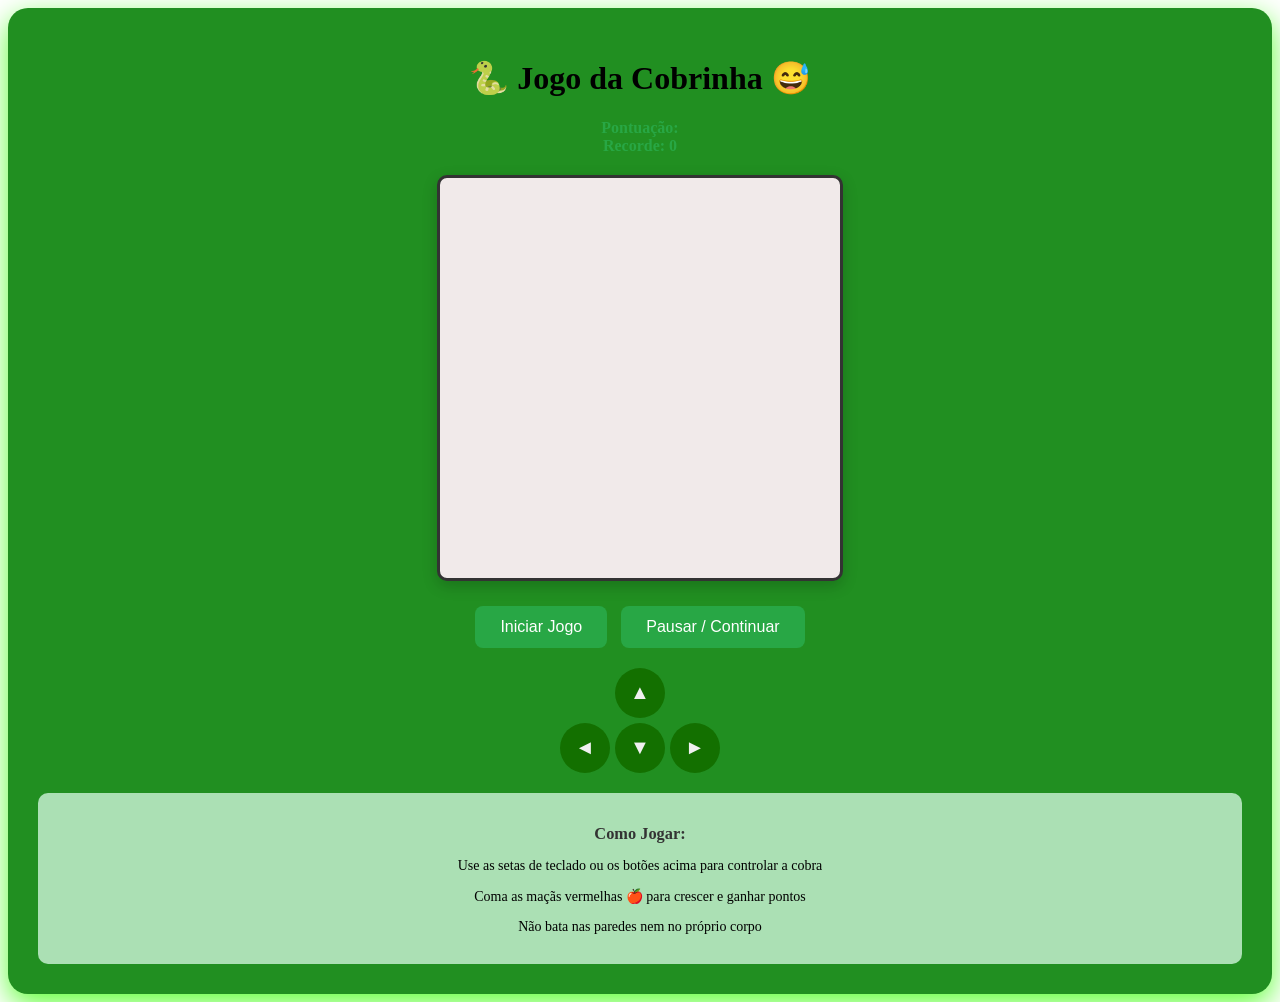
==== index.html @ b663c10b "lkk" ====
<!DOCTYPE html>

<html lang="pt-br">
    <head>
        <meta charset="UTF-8">
        <!--
             <meta charset> Define o conjunto de caracteres (enconding)
             da página. UTF-8 garante que acentos e caracteres especiais
             apareçam corretamente.
        -->
        <meta name="viewport" content="width=device-width, initial-scale=1.0">

        <!--
        <meta viewport>:  esta tag é imortante para sites que devem funcionar
        em dispositivos móveis (celular). width-device -> garate que a
        largura da página vai ser adaptar à largura do dispositivo.
        initial-scale=1 -> não aplica zoom automático ao abrir a página.
        Sem ela o celular vai tentar mostrar a página como se fosse um computador
        -->
        <title>Jogo da Cobrinha</title>

        <!--
        Estilos e CSS vão ficar abaixo desta linha - Próxima Aual
        -->

        <style>

            .container {
              text-align: center;
              background-color: rgb(33, 143, 33);
              padding: 30px;
              border-radius: 20px;
              box-shadow: 0px 10px 30px rgb(95, 255, 55);
            }

            .info {
                font-size: 1em;
            }

            .pontuacao {
                font-weight: bold;
                color: #28a745;
            }

            .recorde {
                font-weight: bold;
                color: #28A745;
            }

            #canvas{
                border: 3px solid #333;
                border-radius:  10px;
                background-color: #f1eaea;
                display: block;
                margin: 20px auto;
                box-shadow: 0px 5px 15px rgba(0, 0, 0, 0.2);
            }

            .controles {
                margin-top: 20px;
            }

            button {

                font-size: 16px;
                cursor: pointer;
                background-color: #28A745;

                padding: 12px 25px;
                color: white;
                border: none;
                border-radius: 8px;
                margin: 5px;
                transition: all 0.3s ease;
            }

            .teclas{
                display: grid;
                grid-template-columns: repeat(3, 50px);
                gap: 5px;
                justify-content: center;
                margin: 15px auto;
            }

            .tecla{
                width: 50px;
                height: 50px;
                background-color: #137000;
                color: #F0F0F0;
                border: none;
                cursor: pointer;
                border-radius: 45px;
                font-size: 20px;
                display: flex;
                align-items: center;
                justify-content: center;
                font-weight: bold;
            }

            .tecla:active{
                background-color: #a72839;
            }

            .tecla.vazio{
                background-color: transparent;
                cursor: default;
            }

            .instrucoes {
                margin-top: 20px;
                padding: 15px;
                background-color: #abe0b4;
                border-radius: 10px;
                font-size: 14px;
                color: #000000;
            }

            .instrucoes h3 {
                margin-bottom: 10px;
                color: #333;
            }

            /*
            MEDIA QUERY - adaptação para celular
            É como definir renders diferentes para exibição em cinena (4K) vs
            Celular na vertical
            */
            @media (max-width: 600px){
                h1 {
                    font-size: 1.8em;
                }
                .info {
                    font-size: 1em;
                }
            }

        </style>
    </head>
    <body>

        <div  class="container">
            <h1>&#128013;  Jogo da Cobrinha &#128517;</h1>

            <div class="info">

                <div class="pontuacao">
                    Pontuação: <span id="pontos"> </span>
                </div>

                <div class="recorde">
                    Recorde: <span id="recorde"> </span>
                </div>

            </div>
            <canvas id="canvas" width="400" height="400">
                <!--

                <canvas>: é um elemento especial para desenho 2D ou 3D. Por si só,
                é apenas um retângulo vazio. O JavaScript vai usar o "contexto 2D"
                para desenhar a cobra, e comida, etc
                -->

            </canvas>

            <div  class="controles">

                <button onclick="iniciarJogo()">Iniciar Jogo</button>
                <button onclick="pausarJogo()">Pausar / Continuar</button>

            </div>

            <div class="teclas">

                <div class="tecla vazio"></div>
                <div class="tecla" onclick="mudarDirecao('cima')" >&#9650;</div>
                <div class="tecla vazio"></div>
                <div class="tecla" onclick="mudarDirecao('esquerda')" >&#9668;</div>
                <div class="tecla" onclick="mudarDirecao('baixo')" >&#9660;</div>
                <div class="tecla" onclick="mudarDirecao('direita')" >&#9658;</div>

            </div>

            <div class="instrucoes">
                <h3>Como Jogar:</h3>
                <p>Use as setas de teclado ou os botões acima para controlar a cobra</p>
                <p>Coma as maçãs vermelhas &#127822; para crescer e ganhar pontos</p>
                <p>Não bata nas paredes nem no próprio corpo</p>
            </div>

        </div>

        <script>

            //=============================
            // CONFIGURAÇÕES DO JOGO
            //=============================
            const canvas = document.getElementById('canvas');
            const ctx = canvas.getContext('2d');
            // tamanho de cada quadrado no jogo
            const tamanhoQuadrado = 20;
            // quantos quadrados cabem na largura e altura do espaço 2D
            const quantidadeQuadrados = canvas.width / tamanhoQuadrado;

            //============================
            // Variáveis do Jogo
            //============================
            let cobra;              // Array (vetor) que guarda as posições da cobra
            let direcao;            // Direção atual da cobra
            let proximaDirecao;     // Próxima direção (evita viradas impossíveis)
            let comida;             // Posição da comida
            let pontos;             // Pontuação atual
            let recorde;            // Melhor pontuação
            let jogoAtivo;          // Se o jogo está rodando
            let jogoPausado;        // Se o jogo está pausado
            let intervaloJogo;      // Controla o fluxo de execução principal, loop
            let velocidade;         // Controla Velocidade do Jogo

            //==============================
            // Carregar recorde do Navegador
            //==============================
            recorde = localStorage.getItem('recordeCobrinha') || 0;
            document.getElementById('recorde').textContent = recorde;

            //==============================
            // Função para inicar o Jogo
            //==============================
            function iniciarJogo(){
                velocidade = 400;
                cobra = [
                    { x: 10, y: 10},
                    { x: 9,  y: 10},
                    { x: 8,  y: 10},
                ];

                direcao = 'direita';
                proximaDirecao = 'direita';
                pontos = 0;
                jogoAtivo = true;
                jogoPausado = false;

                document.getElementById('pontos').textContent = pontos;

                gerarComida();

                //Limpar o intervalo anterior se existir
                if(intervaloJogo){
                    clearInterval(intervaloJogo);
                }

                //executa a função atualizarJogo a cada 100 milisegundos
                intervaloJogo = setInterval(atualizarJogo, velocidade);
            }


            //===================================
            // FUNÇÃO PRINCIPAL DO JOGO ( LOOP )
            //===================================
            function atualizarJogo(){
               if(!jogoAtivo || jogoPausado){
                    return;
               }

               direcao = proximaDirecao;

               let cabeca = {...cobra[0]}

               //Mover a cabeça na direção atual
               switch(direcao){
                    case 'cima':
                        cabeca.y--;
                        break;

                    case 'baixo':
                        cabeca.y++;
                        break;

                    case 'esquerda':
                        cabeca.x--;
                        break;

                    case 'direita':
                        cabeca.x++;
                        break;
               }

               // verificar colisão com paredes (esquerda ou direita)
               if(cabeca.x < 0 || cabeca.x >= quantidadeQuadrados){
                    fimDeJogo();
                    return;
               }

               //verificar colisão com paredes (cima ou abaixo)
                if(cabeca.y < 0 || cabeca.y >= quantidadeQuadrados){
                    fimDeJogo();
                    return;
               }

               // verifica colisão com o próprio corpo
               for(let i = 0;  i < cobra.length; i++){
                    let pedacoCorpo = cobra[i];

                     if(cabeca.x === pedacoCorpo.x && cabeca.y === pedacoCorpo.y){
                        fimDeJogo();
                        return;
                    }
               }

               // adiciona nova cabeça
               cobra.unshift(cabeca);
               if(cabeca.x === comida.x && cabeca.y === comida.y){
                    pontos = pontos + 1;

                    atualizarPainelPontos();
                    gerarComida();
                    incrementoVelocidade(); //TODO - Novo
               }else{
                  cobra.pop();
               }
               desenhar();
            }

            function incrementoVelocidade(){
                if(intervaloJogo){
                    clearInterval(intervaloJogo);
                }
                velocidade = velocidade - 50;
                intervaloJogo = setInterval(atualizarJogo, velocidade);
            }

            //============================
            // ATUALIZA OS VALORES DO PAINEL DE PONTUAÇÃO + RECORD
            //============================
            function atualizarPainelPontos(){
                document.getElementById('pontos').textContent = pontos;
                atualizarRecordePontuacao();
            }

            //============================
            // ATUALIZA OS VALORES DO RECORD DE PONTUAÇÃO
            //============================
            function atualizarRecordePontuacao(){
                if(pontos > recorde){
                    document.getElementById('recorde').textContent = pontos;
                    localStorage.setItem('recordeCobrinha', pontos);
                }
            }


            //============================
            // FIM DE JOGO
            //============================
            function fimDeJogo(){
                jogoAtivo = false;

                clearInterval(intervaloJogo);

                //Desenhar mensagm de FIM DE JOGO
                ctx.fillStyle = 'rgba(0, 0, 0, 0.7)';
                ctx.fillRect(0, 0, canvas.width, canvas.height);

                ctx.fillStyle = 'white';
                ctx.font = 'bold 40px Arial';
                ctx.textAlign = 'center';
                ctx.fillText('FIM DE JOGO', canvas.width / 2, canvas.height / 2);

                ctx.font = '20px Arial';
                ctx.fillText(`Pontuação: ${pontos}`, canvas.width / 2, (canvas.height / 2) + 50);
            }

            //=============================
            //FUNÇÃO PARA DESENHAR OS ELEMENTOS VISUAIS DO JOGO
            //=============================
            function desenhar(){
                // PASSO 1
                //Limpar o fundo do Canvas
                ctx.fillStyle = '#f0f0f0';
                ctx.fillRect(0, 0, canvas.width, canvas.height);

                // PASSO 2
                // Desenhar a grade (linhas de referência)
                ctx.strokeStyle = '#e0e0e0';
                ctx.lineWidth = 0.5;

                for(let i = 0; i <= quantidadeQuadrados; i++){
                        //Linha vertical
                        ctx.beginPath();
                        ctx.moveTo(i * tamanhoQuadrado, 0);
                        ctx.lineTo(i * tamanhoQuadrado, canvas.height);
                        ctx.stroke();

                        //Linha horizontal
                        ctx.beginPath();
                        ctx.moveTo(0, i * tamanhoQuadrado);
                        ctx.lineTo(canvas.width, i * tamanhoQuadrado);
                        ctx.stroke();
                }

                // ----- PASSO 3: Desenhar a cobra ---------------------
                // forEach: outra forma de percorrer um array
                // "Para cada pedaço da cobra, faça..."
                cobra.forEach( (pedaco, indice) => {

                    let cor_do_pedaco = '#4CAF50';
                    if(indice === 0){
                        cor_do_pedaco = '#2d5016';
                    }
                    ctx.fillStyle = cor_do_pedaco;

                    ctx.fillRect(
                        pedaco.x * tamanhoQuadrado + 1,
                        pedaco.y * tamanhoQuadrado + 1,
                        tamanhoQuadrado -2,
                        tamanhoQuadrado -2
                    );

                    //Brilho (efeito de luz) - pequeno retangulo branco semi-transparente
                    ctx.fillStyle = 'rgba(255, 255, 255, 0.3)';
                    ctx.fillRect(
                        pedaco.x * tamanhoQuadrado + 2,
                        pedaco.y * tamanhoQuadrado + 2,
                        tamanhoQuadrado / 2,
                        tamanhoQuadrado / 2
                    );
                });


               //----  PASSO 4 - Desenhar a comida (círculo vermelho)
               ctx.fillStyle = '#dc3545';
               ctx.beginPath();
               ctx.arc(
                    comida.x * tamanhoQuadrado + tamanhoQuadrado / 2,
                    comida.y * tamanhoQuadrado + tamanhoQuadrado / 2,
                    tamanhoQuadrado / 2 - 2,
                    0,
                    Math.PI * 2
               );

                ctx.fill();
            }

            //=============================
            //==== GERAR COMIDA
            //=============================
            function gerarComida(){
                let posicaoValida = false;

                while(!posicaoValida){
                    //gera uma posição aleatória para a comida
                    comida = {
                        x : Math.floor(Math.random() * quantidadeQuadrados),
                        y : Math.floor(Math.random() * quantidadeQuadrados)
                    }

                    //verificar se a comida não está em cima da cobra
                    posicaoValida = true;

                    for(let pedaco of cobra){
                        if(comida.x === pedaco.x && comida.y === pedaco.y ){
                            posicaoValida = false;
                            break;
                        }
                    }
                }
            }

            //============================
            //=====  MUDA A DIREÇÃO DA COBRA - CIMA, BAIXO, ESQUE, DIREI
            //=============================
            function mudarDirecao(novaDirecao){

                if(novaDirecao === 'cima'    &&  direcao !== 'baixo'){
                    proximaDirecao = 'cima';
                }

                if(novaDirecao === 'baixo'    &&  direcao !== 'cima'){
                    proximaDirecao = 'baixo';
                }

                if(novaDirecao === 'esquerda'    &&  direcao !== 'direita'){
                    proximaDirecao = 'esquerda';
                }

                if(novaDirecao === 'direita'    &&  direcao !== 'esquerda'){
                    proximaDirecao = 'direita';
                }
            }


            //============================
            //==== PAUSAR O JOGO
            //============================
            function pausarJogo(){
                if(!jogoAtivo){
                    return;
                }

                jogoPausado = !jogoPausado;

                if(jogoPausado){
                    clearInterval(intervaloJogo);

                    ctx.fillStyle = 'rgba(0, 0, 0, 0.7)';
                    ctx.fillRect(0, 0, canvas.width, canvas.height);

                    ctx.fillStyle = 'white';
                    ctx.font = '30px Arial';
                    ctx.textAlign = 'center';
                    ctx.fillText('PAUSADO!', canvas.width/2, canvas.height/2);

                }else{
                    intervaloJogo = setInterval(atualizarJogo, velocidade);
                }
            }

            //===========================
            //==== CONTROLE DE TECLADO
            //===========================
           document.addEventListener('keydown', function(event){

                if(event.key === 'ArrowDown'){
                    event.preventDefault();
                    mudarDirecao('baixo');
                }else if(event.key === 'ArrowUp'){
                    event.preventDefault();
                    mudarDirecao('cima');
                }else if(event.key === 'ArrowLeft'){
                    event.preventDefault();
                    mudarDirecao('esquerda');
                }else if(event.key === 'ArrowRight'){
                    event.preventDefault();
                    mudarDirecao('direita');
                }else if(event.key === ' '){
                    event.preventDefault();
                    pausarJogo();
                }
           });


        </script>

    </body>
</html>
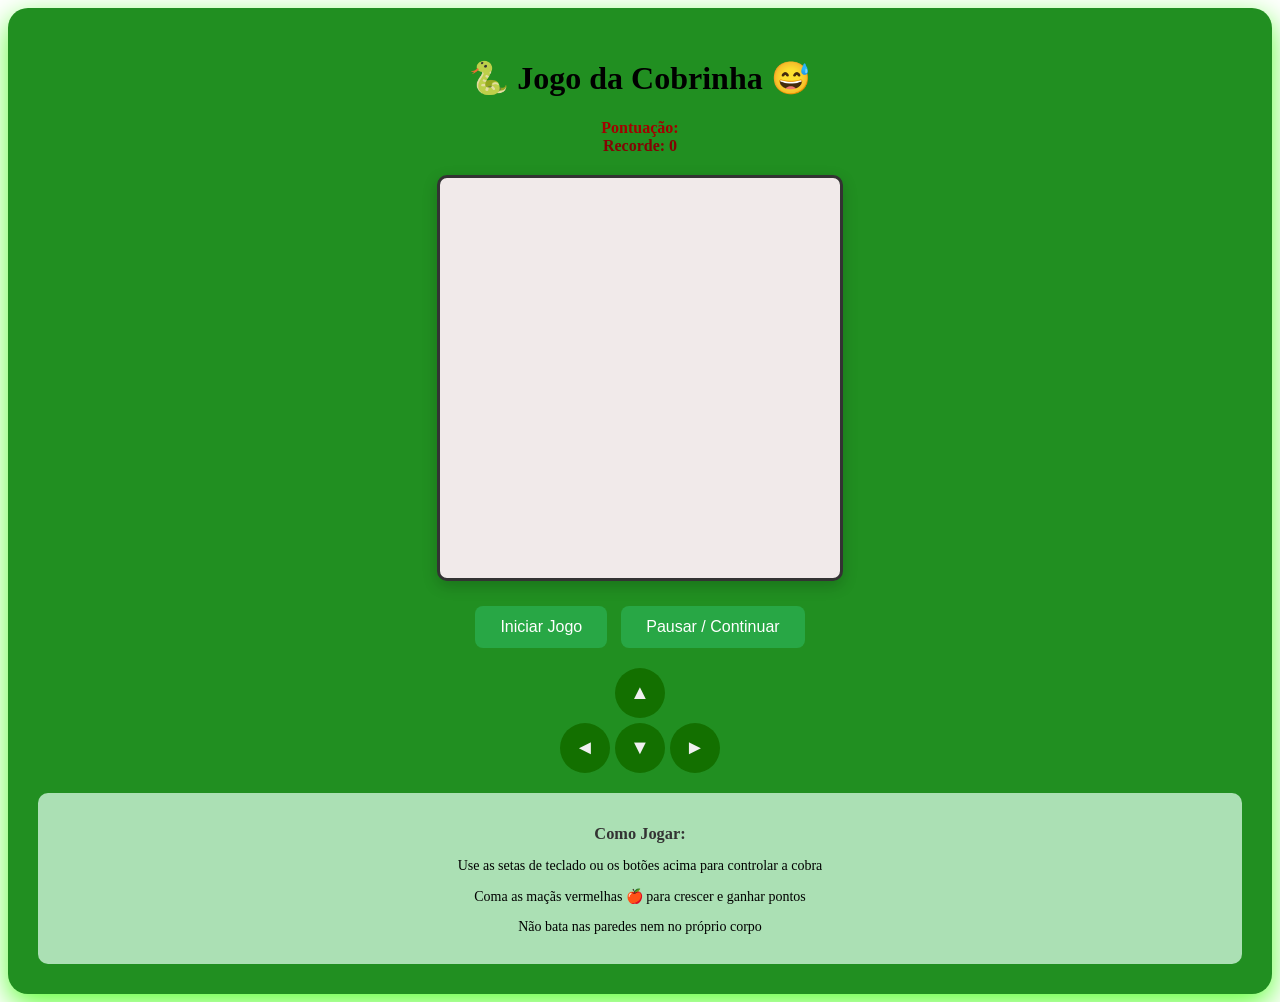
==== commit 26cc917e: "trttt" ====
--- a/index.html
+++ b/index.html
@@ -39,12 +39,12 @@
 
             .pontuacao {
                 font-weight: bold;
-                color: #28a745;
+                color: #a30000;
             }
 
             .recorde {
                 font-weight: bold;
-                color: #28A745;
+                color: #830404;
             }
 
             #canvas{
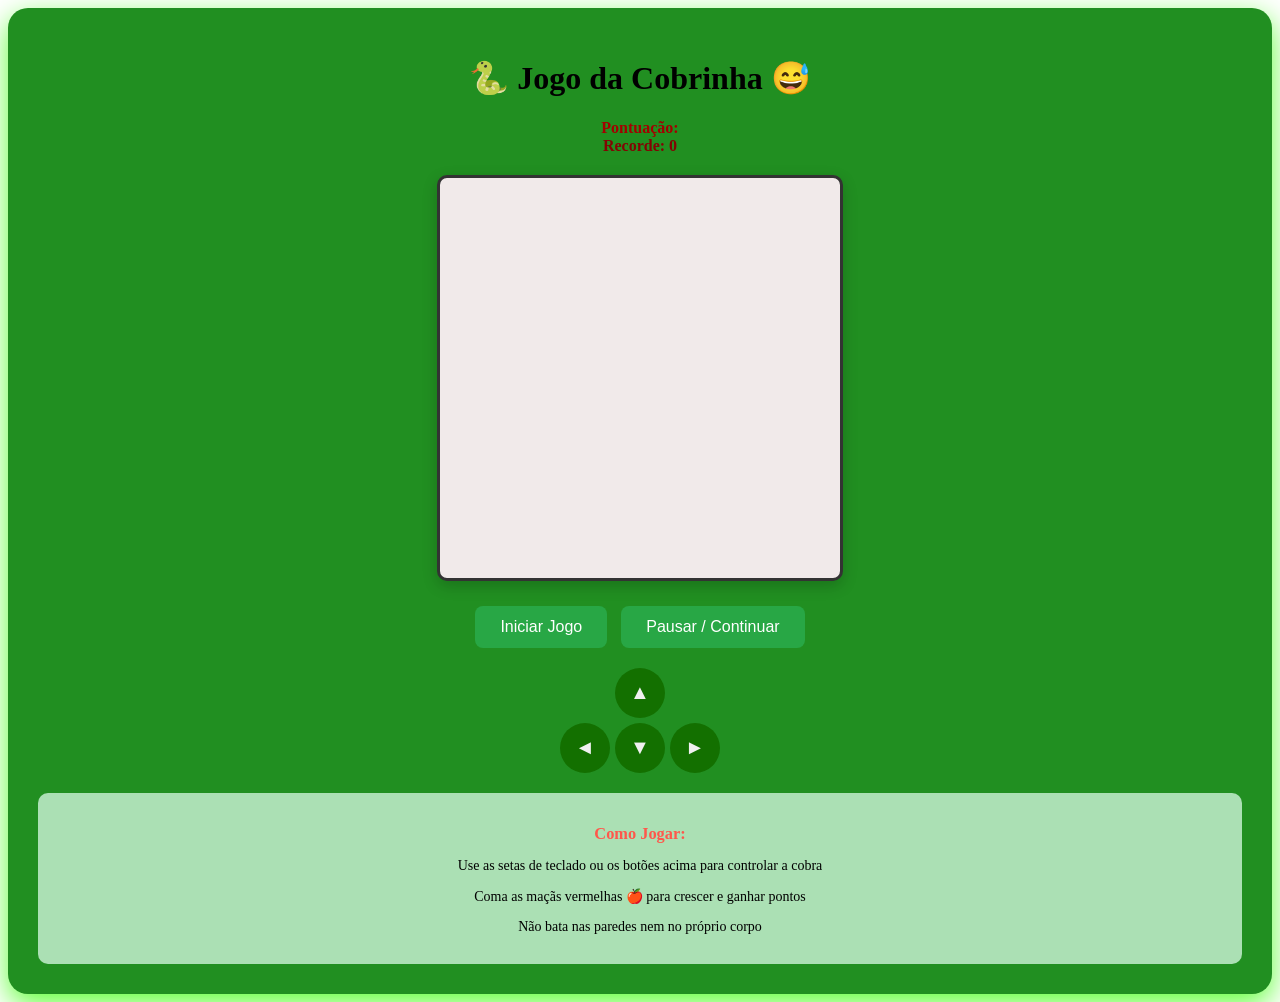
==== commit 3e313f2d: "uuyuyu" ====
--- a/index.html
+++ b/index.html
@@ -117,7 +117,7 @@
 
             .instrucoes h3 {
                 margin-bottom: 10px;
-                color: #333;
+                color: #ff574b;
             }
 
             /*
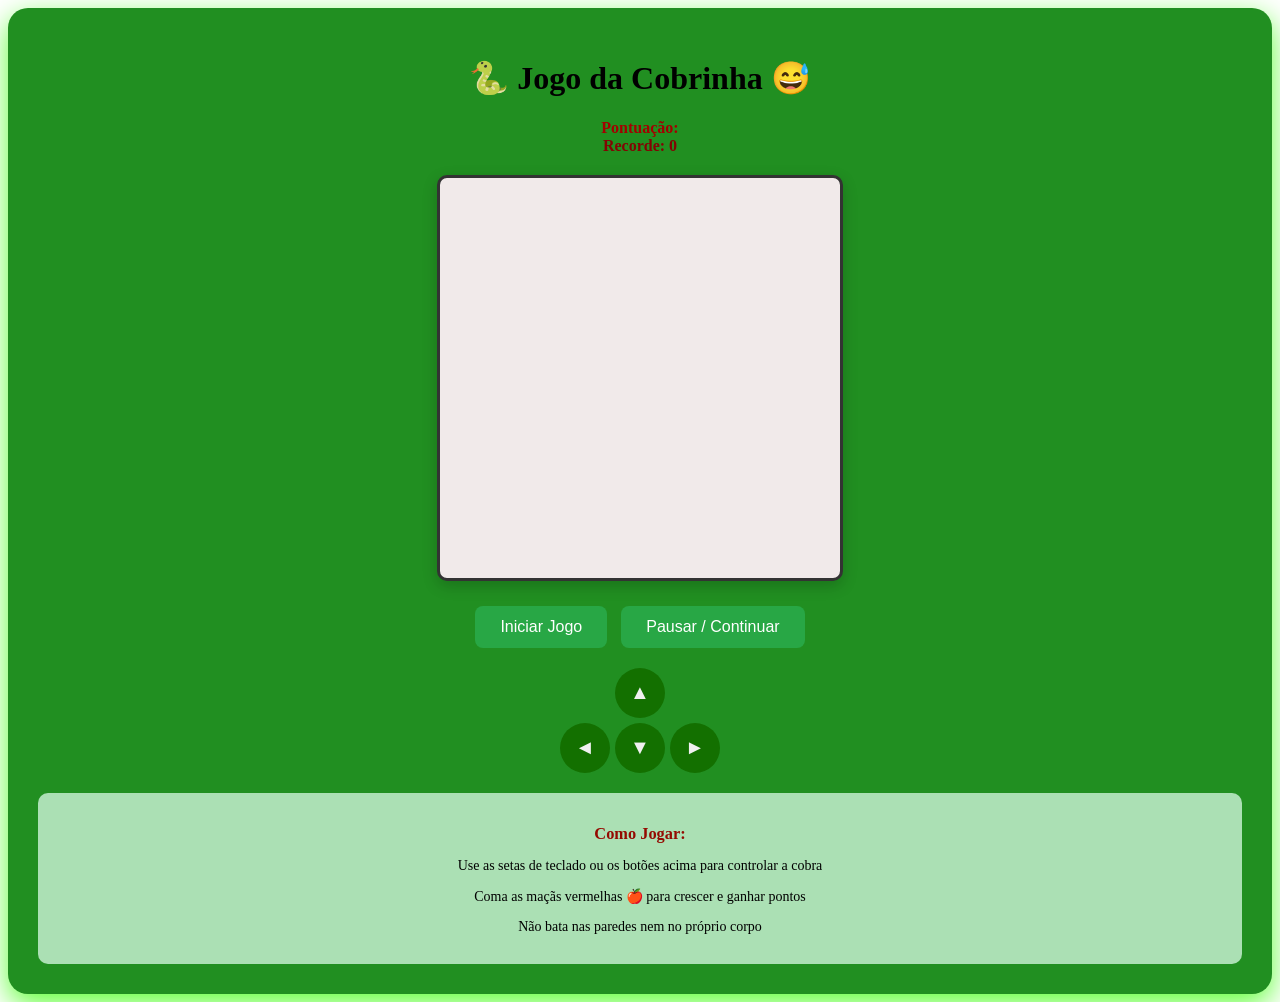
==== commit dc51d43d: "erttttt" ====
--- a/index.html
+++ b/index.html
@@ -117,7 +117,7 @@
 
             .instrucoes h3 {
                 margin-bottom: 10px;
-                color: #ff574b;
+                color: #940a00;
             }
 
             /*
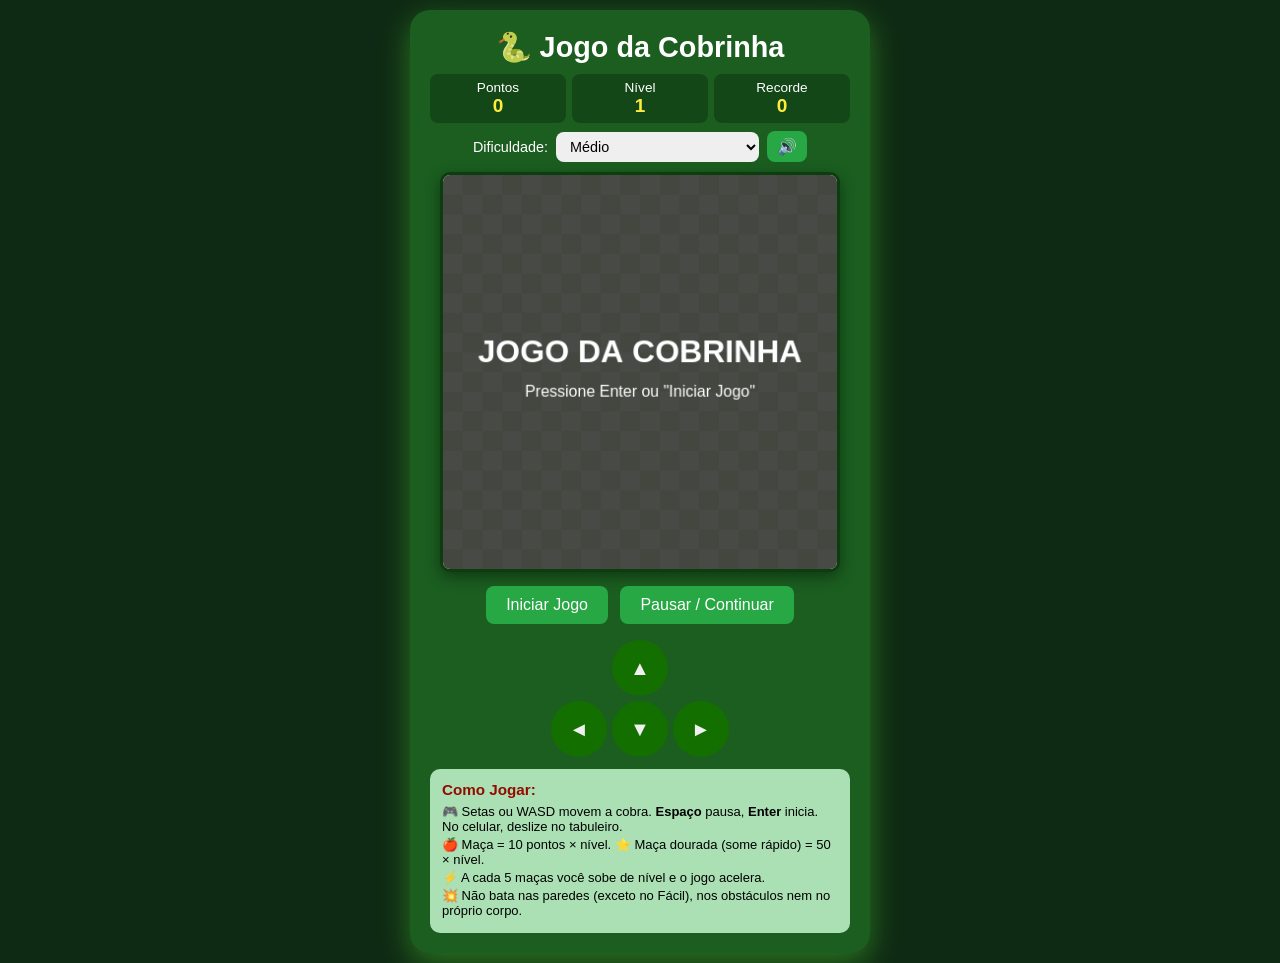
==== commit b6dbdde9: "jogo novo" ====
--- a/index.html
+++ b/index.html
@@ -1,542 +1,422 @@
 <!DOCTYPE html>
-
 <html lang="pt-br">
-    <head>
-        <meta charset="UTF-8">
-        <!--
-             <meta charset> Define o conjunto de caracteres (enconding)
-             da página. UTF-8 garante que acentos e caracteres especiais
-             apareçam corretamente.
-        -->
-        <meta name="viewport" content="width=device-width, initial-scale=1.0">
-
-        <!--
-        <meta viewport>:  esta tag é imortante para sites que devem funcionar
-        em dispositivos móveis (celular). width-device -> garate que a
-        largura da página vai ser adaptar à largura do dispositivo.
-        initial-scale=1 -> não aplica zoom automático ao abrir a página.
-        Sem ela o celular vai tentar mostrar a página como se fosse um computador
-        -->
-        <title>Jogo da Cobrinha</title>
-
-        <!--
-        Estilos e CSS vão ficar abaixo desta linha - Próxima Aual
-        -->
-
-        <style>
-
-            .container {
-              text-align: center;
-              background-color: rgb(33, 143, 33);
-              padding: 30px;
-              border-radius: 20px;
-              box-shadow: 0px 10px 30px rgb(95, 255, 55);
-            }
-
-            .info {
-                font-size: 1em;
-            }
-
-            .pontuacao {
-                font-weight: bold;
-                color: #a30000;
-            }
-
-            .recorde {
-                font-weight: bold;
-                color: #830404;
-            }
-
-            #canvas{
-                border: 3px solid #333;
-                border-radius:  10px;
-                background-color: #f1eaea;
-                display: block;
-                margin: 20px auto;
-                box-shadow: 0px 5px 15px rgba(0, 0, 0, 0.2);
-            }
-
-            .controles {
-                margin-top: 20px;
-            }
-
-            button {
-
-                font-size: 16px;
-                cursor: pointer;
-                background-color: #28A745;
-
-                padding: 12px 25px;
-                color: white;
-                border: none;
-                border-radius: 8px;
-                margin: 5px;
-                transition: all 0.3s ease;
-            }
-
-            .teclas{
-                display: grid;
-                grid-template-columns: repeat(3, 50px);
-                gap: 5px;
-                justify-content: center;
-                margin: 15px auto;
-            }
-
-            .tecla{
-                width: 50px;
-                height: 50px;
-                background-color: #137000;
-                color: #F0F0F0;
-                border: none;
-                cursor: pointer;
-                border-radius: 45px;
-                font-size: 20px;
-                display: flex;
-                align-items: center;
-                justify-content: center;
-                font-weight: bold;
-            }
-
-            .tecla:active{
-                background-color: #a72839;
-            }
-
-            .tecla.vazio{
-                background-color: transparent;
-                cursor: default;
-            }
-
-            .instrucoes {
-                margin-top: 20px;
-                padding: 15px;
-                background-color: #abe0b4;
-                border-radius: 10px;
-                font-size: 14px;
-                color: #000000;
-            }
-
-            .instrucoes h3 {
-                margin-bottom: 10px;
-                color: #940a00;
-            }
-
-            /*
-            MEDIA QUERY - adaptação para celular
-            É como definir renders diferentes para exibição em cinena (4K) vs
-            Celular na vertical
-            */
-            @media (max-width: 600px){
-                h1 {
-                    font-size: 1.8em;
-                }
-                .info {
-                    font-size: 1em;
-                }
-            }
-
-        </style>
-    </head>
-    <body>
-
-        <div  class="container">
-            <h1>&#128013;  Jogo da Cobrinha &#128517;</h1>
-
-            <div class="info">
-
-                <div class="pontuacao">
-                    Pontuação: <span id="pontos"> </span>
-                </div>
-
-                <div class="recorde">
-                    Recorde: <span id="recorde"> </span>
-                </div>
-
-            </div>
-            <canvas id="canvas" width="400" height="400">
-                <!--
-
-                <canvas>: é um elemento especial para desenho 2D ou 3D. Por si só,
-                é apenas um retângulo vazio. O JavaScript vai usar o "contexto 2D"
-                para desenhar a cobra, e comida, etc
-                -->
-
-            </canvas>
-
-            <div  class="controles">
-
-                <button onclick="iniciarJogo()">Iniciar Jogo</button>
-                <button onclick="pausarJogo()">Pausar / Continuar</button>
-
-            </div>
-
-            <div class="teclas">
-
-                <div class="tecla vazio"></div>
-                <div class="tecla" onclick="mudarDirecao('cima')" >&#9650;</div>
-                <div class="tecla vazio"></div>
-                <div class="tecla" onclick="mudarDirecao('esquerda')" >&#9668;</div>
-                <div class="tecla" onclick="mudarDirecao('baixo')" >&#9660;</div>
-                <div class="tecla" onclick="mudarDirecao('direita')" >&#9658;</div>
-
-            </div>
-
-            <div class="instrucoes">
-                <h3>Como Jogar:</h3>
-                <p>Use as setas de teclado ou os botões acima para controlar a cobra</p>
-                <p>Coma as maçãs vermelhas &#127822; para crescer e ganhar pontos</p>
-                <p>Não bata nas paredes nem no próprio corpo</p>
-            </div>
-
-        </div>
-
-        <script>
-
-            //=============================
-            // CONFIGURAÇÕES DO JOGO
-            //=============================
-            const canvas = document.getElementById('canvas');
-            const ctx = canvas.getContext('2d');
-            // tamanho de cada quadrado no jogo
-            const tamanhoQuadrado = 20;
-            // quantos quadrados cabem na largura e altura do espaço 2D
-            const quantidadeQuadrados = canvas.width / tamanhoQuadrado;
-
-            //============================
-            // Variáveis do Jogo
-            //============================
-            let cobra;              // Array (vetor) que guarda as posições da cobra
-            let direcao;            // Direção atual da cobra
-            let proximaDirecao;     // Próxima direção (evita viradas impossíveis)
-            let comida;             // Posição da comida
-            let pontos;             // Pontuação atual
-            let recorde;            // Melhor pontuação
-            let jogoAtivo;          // Se o jogo está rodando
-            let jogoPausado;        // Se o jogo está pausado
-            let intervaloJogo;      // Controla o fluxo de execução principal, loop
-            let velocidade;         // Controla Velocidade do Jogo
-
-            //==============================
-            // Carregar recorde do Navegador
-            //==============================
-            recorde = localStorage.getItem('recordeCobrinha') || 0;
-            document.getElementById('recorde').textContent = recorde;
-
-            //==============================
-            // Função para inicar o Jogo
-            //==============================
-            function iniciarJogo(){
-                velocidade = 400;
-                cobra = [
-                    { x: 10, y: 10},
-                    { x: 9,  y: 10},
-                    { x: 8,  y: 10},
-                ];
-
-                direcao = 'direita';
-                proximaDirecao = 'direita';
-                pontos = 0;
-                jogoAtivo = true;
-                jogoPausado = false;
-
-                document.getElementById('pontos').textContent = pontos;
-
-                gerarComida();
-
-                //Limpar o intervalo anterior se existir
-                if(intervaloJogo){
-                    clearInterval(intervaloJogo);
-                }
-
-                //executa a função atualizarJogo a cada 100 milisegundos
-                intervaloJogo = setInterval(atualizarJogo, velocidade);
-            }
-
-
-            //===================================
-            // FUNÇÃO PRINCIPAL DO JOGO ( LOOP )
-            //===================================
-            function atualizarJogo(){
-               if(!jogoAtivo || jogoPausado){
-                    return;
-               }
-
-               direcao = proximaDirecao;
-
-               let cabeca = {...cobra[0]}
-
-               //Mover a cabeça na direção atual
-               switch(direcao){
-                    case 'cima':
-                        cabeca.y--;
-                        break;
-
-                    case 'baixo':
-                        cabeca.y++;
-                        break;
-
-                    case 'esquerda':
-                        cabeca.x--;
-                        break;
-
-                    case 'direita':
-                        cabeca.x++;
-                        break;
-               }
-
-               // verificar colisão com paredes (esquerda ou direita)
-               if(cabeca.x < 0 || cabeca.x >= quantidadeQuadrados){
-                    fimDeJogo();
-                    return;
-               }
-
-               //verificar colisão com paredes (cima ou abaixo)
-                if(cabeca.y < 0 || cabeca.y >= quantidadeQuadrados){
-                    fimDeJogo();
-                    return;
-               }
-
-               // verifica colisão com o próprio corpo
-               for(let i = 0;  i < cobra.length; i++){
-                    let pedacoCorpo = cobra[i];
-
-                     if(cabeca.x === pedacoCorpo.x && cabeca.y === pedacoCorpo.y){
-                        fimDeJogo();
-                        return;
-                    }
-               }
-
-               // adiciona nova cabeça
-               cobra.unshift(cabeca);
-               if(cabeca.x === comida.x && cabeca.y === comida.y){
-                    pontos = pontos + 1;
-
-                    atualizarPainelPontos();
-                    gerarComida();
-                    incrementoVelocidade(); //TODO - Novo
-               }else{
-                  cobra.pop();
-               }
-               desenhar();
-            }
-
-            function incrementoVelocidade(){
-                if(intervaloJogo){
-                    clearInterval(intervaloJogo);
-                }
-                velocidade = velocidade - 50;
-                intervaloJogo = setInterval(atualizarJogo, velocidade);
-            }
-
-            //============================
-            // ATUALIZA OS VALORES DO PAINEL DE PONTUAÇÃO + RECORD
-            //============================
-            function atualizarPainelPontos(){
-                document.getElementById('pontos').textContent = pontos;
-                atualizarRecordePontuacao();
-            }
-
-            //============================
-            // ATUALIZA OS VALORES DO RECORD DE PONTUAÇÃO
-            //============================
-            function atualizarRecordePontuacao(){
-                if(pontos > recorde){
-                    document.getElementById('recorde').textContent = pontos;
-                    localStorage.setItem('recordeCobrinha', pontos);
-                }
-            }
-
-
-            //============================
-            // FIM DE JOGO
-            //============================
-            function fimDeJogo(){
-                jogoAtivo = false;
-
-                clearInterval(intervaloJogo);
-
-                //Desenhar mensagm de FIM DE JOGO
-                ctx.fillStyle = 'rgba(0, 0, 0, 0.7)';
-                ctx.fillRect(0, 0, canvas.width, canvas.height);
-
-                ctx.fillStyle = 'white';
-                ctx.font = 'bold 40px Arial';
-                ctx.textAlign = 'center';
-                ctx.fillText('FIM DE JOGO', canvas.width / 2, canvas.height / 2);
-
-                ctx.font = '20px Arial';
-                ctx.fillText(`Pontuação: ${pontos}`, canvas.width / 2, (canvas.height / 2) + 50);
-            }
-
-            //=============================
-            //FUNÇÃO PARA DESENHAR OS ELEMENTOS VISUAIS DO JOGO
-            //=============================
-            function desenhar(){
-                // PASSO 1
-                //Limpar o fundo do Canvas
-                ctx.fillStyle = '#f0f0f0';
-                ctx.fillRect(0, 0, canvas.width, canvas.height);
-
-                // PASSO 2
-                // Desenhar a grade (linhas de referência)
-                ctx.strokeStyle = '#e0e0e0';
-                ctx.lineWidth = 0.5;
-
-                for(let i = 0; i <= quantidadeQuadrados; i++){
-                        //Linha vertical
-                        ctx.beginPath();
-                        ctx.moveTo(i * tamanhoQuadrado, 0);
-                        ctx.lineTo(i * tamanhoQuadrado, canvas.height);
-                        ctx.stroke();
-
-                        //Linha horizontal
-                        ctx.beginPath();
-                        ctx.moveTo(0, i * tamanhoQuadrado);
-                        ctx.lineTo(canvas.width, i * tamanhoQuadrado);
-                        ctx.stroke();
-                }
-
-                // ----- PASSO 3: Desenhar a cobra ---------------------
-                // forEach: outra forma de percorrer um array
-                // "Para cada pedaço da cobra, faça..."
-                cobra.forEach( (pedaco, indice) => {
-
-                    let cor_do_pedaco = '#4CAF50';
-                    if(indice === 0){
-                        cor_do_pedaco = '#2d5016';
-                    }
-                    ctx.fillStyle = cor_do_pedaco;
-
-                    ctx.fillRect(
-                        pedaco.x * tamanhoQuadrado + 1,
-                        pedaco.y * tamanhoQuadrado + 1,
-                        tamanhoQuadrado -2,
-                        tamanhoQuadrado -2
-                    );
-
-                    //Brilho (efeito de luz) - pequeno retangulo branco semi-transparente
-                    ctx.fillStyle = 'rgba(255, 255, 255, 0.3)';
-                    ctx.fillRect(
-                        pedaco.x * tamanhoQuadrado + 2,
-                        pedaco.y * tamanhoQuadrado + 2,
-                        tamanhoQuadrado / 2,
-                        tamanhoQuadrado / 2
-                    );
-                });
-
-
-               //----  PASSO 4 - Desenhar a comida (círculo vermelho)
-               ctx.fillStyle = '#dc3545';
-               ctx.beginPath();
-               ctx.arc(
-                    comida.x * tamanhoQuadrado + tamanhoQuadrado / 2,
-                    comida.y * tamanhoQuadrado + tamanhoQuadrado / 2,
-                    tamanhoQuadrado / 2 - 2,
-                    0,
-                    Math.PI * 2
-               );
-
-                ctx.fill();
-            }
-
-            //=============================
-            //==== GERAR COMIDA
-            //=============================
-            function gerarComida(){
-                let posicaoValida = false;
-
-                while(!posicaoValida){
-                    //gera uma posição aleatória para a comida
-                    comida = {
-                        x : Math.floor(Math.random() * quantidadeQuadrados),
-                        y : Math.floor(Math.random() * quantidadeQuadrados)
-                    }
-
-                    //verificar se a comida não está em cima da cobra
-                    posicaoValida = true;
-
-                    for(let pedaco of cobra){
-                        if(comida.x === pedaco.x && comida.y === pedaco.y ){
-                            posicaoValida = false;
-                            break;
-                        }
-                    }
-                }
-            }
-
-            //============================
-            //=====  MUDA A DIREÇÃO DA COBRA - CIMA, BAIXO, ESQUE, DIREI
-            //=============================
-            function mudarDirecao(novaDirecao){
-
-                if(novaDirecao === 'cima'    &&  direcao !== 'baixo'){
-                    proximaDirecao = 'cima';
-                }
-
-                if(novaDirecao === 'baixo'    &&  direcao !== 'cima'){
-                    proximaDirecao = 'baixo';
-                }
-
-                if(novaDirecao === 'esquerda'    &&  direcao !== 'direita'){
-                    proximaDirecao = 'esquerda';
-                }
-
-                if(novaDirecao === 'direita'    &&  direcao !== 'esquerda'){
-                    proximaDirecao = 'direita';
-                }
-            }
-
-
-            //============================
-            //==== PAUSAR O JOGO
-            //============================
-            function pausarJogo(){
-                if(!jogoAtivo){
-                    return;
-                }
-
-                jogoPausado = !jogoPausado;
-
-                if(jogoPausado){
-                    clearInterval(intervaloJogo);
-
-                    ctx.fillStyle = 'rgba(0, 0, 0, 0.7)';
-                    ctx.fillRect(0, 0, canvas.width, canvas.height);
-
-                    ctx.fillStyle = 'white';
-                    ctx.font = '30px Arial';
-                    ctx.textAlign = 'center';
-                    ctx.fillText('PAUSADO!', canvas.width/2, canvas.height/2);
-
-                }else{
-                    intervaloJogo = setInterval(atualizarJogo, velocidade);
-                }
-            }
-
-            //===========================
-            //==== CONTROLE DE TECLADO
-            //===========================
-           document.addEventListener('keydown', function(event){
-
-                if(event.key === 'ArrowDown'){
-                    event.preventDefault();
-                    mudarDirecao('baixo');
-                }else if(event.key === 'ArrowUp'){
-                    event.preventDefault();
-                    mudarDirecao('cima');
-                }else if(event.key === 'ArrowLeft'){
-                    event.preventDefault();
-                    mudarDirecao('esquerda');
-                }else if(event.key === 'ArrowRight'){
-                    event.preventDefault();
-                    mudarDirecao('direita');
-                }else if(event.key === ' '){
-                    event.preventDefault();
-                    pausarJogo();
-                }
-           });
-
-
-        </script>
-
-    </body>
-</html>
+<head>
+<meta charset="UTF-8">
+<meta name="viewport" content="width=device-width, initial-scale=1.0">
+<title>Jogo da Cobrinha</title>
+<style>
+  * { box-sizing: border-box; }
+  body {
+    margin: 0; min-height: 100vh; display: flex; align-items: center; justify-content: center;
+    background: #0f2a14; font-family: Arial, sans-serif; color: #fff; padding: 10px;
+  }
+  .container {
+    text-align: center; background: #1b5e20; padding: 20px; border-radius: 20px;
+    box-shadow: 0 10px 30px rgba(95, 255, 55, .35); width: 100%; max-width: 460px;
+  }
+  h1 { margin: 0 0 10px; font-size: 1.8em; }
+  .info { display: flex; justify-content: space-around; gap: 6px; margin-bottom: 8px; }
+  .box { background: rgba(0,0,0,.25); border-radius: 8px; padding: 6px 10px; flex: 1; font-size: .85em; }
+  .box b { display: block; font-size: 1.4em; color: #ffeb3b; }
+  .opcoes { display: flex; gap: 8px; justify-content: center; align-items: center; margin: 8px 0; font-size: .9em; }
+  select { padding: 6px 10px; border-radius: 8px; border: none; font-size: 1em; }
+  #canvas {
+    display: block; margin: 10px auto; width: 100%; max-width: 400px; height: auto; aspect-ratio: 1;
+    border: 3px solid #0b3d0f; border-radius: 10px; background: #f1f8e9; touch-action: none;
+    box-shadow: 0 5px 15px rgba(0,0,0,.4);
+  }
+  button {
+    font-size: 16px; cursor: pointer; background: #28a745; padding: 10px 20px; color: #fff;
+    border: none; border-radius: 8px; margin: 4px; transition: all .2s ease;
+  }
+  button:hover { background: #34c759; transform: translateY(-2px); }
+  button:disabled { opacity: .5; cursor: default; transform: none; }
+  .teclas { display: grid; grid-template-columns: repeat(3, 56px); gap: 5px; justify-content: center; margin: 12px auto; }
+  .tecla {
+    width: 56px; height: 56px; background: #137000; color: #f0f0f0; border: none; border-radius: 50%;
+    font-size: 20px; display: flex; align-items: center; justify-content: center; margin: 0; padding: 0;
+  }
+  .tecla:active { background: #a72839; }
+  .vazio { visibility: hidden; }
+  .instrucoes { margin-top: 12px; padding: 12px; background: #abe0b4; border-radius: 10px; font-size: 13px; color: #000; text-align: left; }
+  .instrucoes h3 { margin: 0 0 6px; color: #940a00; }
+  .instrucoes p { margin: 3px 0; }
+</style>
+</head>
+<body>
+<div class="container">
+  <h1>&#128013; Jogo da Cobrinha</h1>
+
+  <div class="info">
+    <div class="box">Pontos<b id="pontos">0</b></div>
+    <div class="box">N&iacute;vel<b id="nivel">1</b></div>
+    <div class="box">Recorde<b id="recorde">0</b></div>
+  </div>
+
+  <div class="opcoes">
+    <label for="dificuldade">Dificuldade:</label>
+    <select id="dificuldade">
+      <option value="facil">F&aacute;cil (atravessa paredes)</option>
+      <option value="medio" selected>M&eacute;dio</option>
+      <option value="dificil">Dif&iacute;cil (obst&aacute;culos)</option>
+    </select>
+    <button id="btnSom" title="Som" style="padding:6px 10px;margin:0">&#128266;</button>
+  </div>
+
+  <canvas id="canvas" width="400" height="400"></canvas>
+
+  <div>
+    <button id="btnIniciar">Iniciar Jogo</button>
+    <button id="btnPausar">Pausar / Continuar</button>
+  </div>
+
+  <div class="teclas">
+    <div class="tecla vazio"></div>
+    <button class="tecla" data-dir="cima">&#9650;</button>
+    <div class="tecla vazio"></div>
+    <button class="tecla" data-dir="esquerda">&#9668;</button>
+    <button class="tecla" data-dir="baixo">&#9660;</button>
+    <button class="tecla" data-dir="direita">&#9658;</button>
+  </div>
+
+  <div class="instrucoes">
+    <h3>Como Jogar:</h3>
+    <p>&#127918; Setas ou WASD movem a cobra. <b>Espa&ccedil;o</b> pausa, <b>Enter</b> inicia. No celular, deslize no tabuleiro.</p>
+    <p>&#127822; Ma&ccedil;a = 10 pontos &times; n&iacute;vel. &#11088; Ma&ccedil;a dourada (some r&aacute;pido) = 50 &times; n&iacute;vel.</p>
+    <p>&#9889; A cada 5 ma&ccedil;as voc&ecirc; sobe de n&iacute;vel e o jogo acelera.</p>
+    <p>&#128165; N&atilde;o bata nas paredes (exceto no F&aacute;cil), nos obst&aacute;culos nem no pr&oacute;prio corpo.</p>
+  </div>
+</div>
+
+<script>
+// ============ CONFIGURAÇÕES ============
+const canvas = document.getElementById('canvas');
+const ctx = canvas.getContext('2d');
+const N = 20;                                   // quadrados por lado
+const TAM = canvas.width / N;                   // tamanho de cada quadrado
+const MACAS_POR_NIVEL = 5;
+
+const DIFICULDADES = {
+  facil:   { base: 220, min: 100, atravessa: true,  obstaculos: false },
+  medio:   { base: 170, min: 70,  atravessa: false, obstaculos: false },
+  dificil: { base: 130, min: 55,  atravessa: false, obstaculos: true  }
+};
+
+// ============ ESTADO ============
+let cobra, direcao, filaDirecoes, comida, dourada, obstaculos;
+let pontos, nivel, macasComidas, recorde, estado = 'parado';   // parado | jogando | pausado | fim | vitoria
+let timer = null, config = DIFICULDADES.medio;
+let mensagem = null;                            // { texto, ate }
+let somLigado = true, audioCtx = null;
+
+const el = id => document.getElementById(id);
+
+// ============ RECORDE (separado por dificuldade) ============
+function chaveRecorde() { return 'recordeCobrinha_' + el('dificuldade').value; }
+function lerRecorde() {
+  try { return parseInt(localStorage.getItem(chaveRecorde())) || 0; } catch (e) { return 0; }
+}
+function salvarRecorde() {
+  try { localStorage.setItem(chaveRecorde(), recorde); } catch (e) {}
+}
+function mostrarRecorde() { recorde = lerRecorde(); el('recorde').textContent = recorde; }
+
+// ============ SOM ============
+function bip(freq, dur, tipo) {
+  if (!somLigado) return;
+  try {
+    audioCtx = audioCtx || new (window.AudioContext || window.webkitAudioContext)();
+    const o = audioCtx.createOscillator(), g = audioCtx.createGain();
+    o.type = tipo || 'square'; o.frequency.value = freq;
+    g.gain.value = 0.05;
+    o.connect(g); g.connect(audioCtx.destination);
+    o.start(); o.stop(audioCtx.currentTime + dur);
+  } catch (e) {}
+}
+
+// ============ INICIAR ============
+function iniciarJogo() {
+  config = DIFICULDADES[el('dificuldade').value];
+  cobra = [{ x: 10, y: 10 }, { x: 9, y: 10 }, { x: 8, y: 10 }];
+  direcao = 'direita';
+  filaDirecoes = [];
+  pontos = 0; nivel = 1; macasComidas = 0;
+  obstaculos = []; dourada = null; mensagem = null;
+  estado = 'jogando';
+  mostrarRecorde();
+  atualizarPainel();
+  el('dificuldade').disabled = true;
+  comida = posLivre();
+  agendar();
+}
+
+function atraso() {
+  // Nunca fica abaixo do mínimo: corrige o bug da velocidade negativa
+  return Math.max(config.min, config.base - (nivel - 1) * 12);
+}
+function agendar() {
+  clearTimeout(timer);
+  timer = setTimeout(passo, atraso());
+}
+
+// ============ POSIÇÃO LIVRE ============
+function posLivre(distMinCabeca) {
+  const ocupado = new Set();
+  cobra.forEach(p => ocupado.add(p.x + ',' + p.y));
+  obstaculos.forEach(p => ocupado.add(p.x + ',' + p.y));
+  if (comida) ocupado.add(comida.x + ',' + comida.y);
+  if (dourada) ocupado.add(dourada.x + ',' + dourada.y);
+  const livres = [];
+  for (let x = 0; x < N; x++) for (let y = 0; y < N; y++) {
+    if (ocupado.has(x + ',' + y)) continue;
+    if (distMinCabeca && Math.abs(x - cobra[0].x) + Math.abs(y - cobra[0].y) < distMinCabeca) continue;
+    livres.push({ x, y });
+  }
+  return livres.length ? livres[Math.floor(Math.random() * livres.length)] : null;
+}
+
+// ============ LOOP PRINCIPAL ============
+function passo() {
+  if (estado !== 'jogando') return;
+
+  if (filaDirecoes.length) direcao = filaDirecoes.shift();
+
+  const cabeca = { ...cobra[0] };
+  if (direcao === 'cima') cabeca.y--;
+  if (direcao === 'baixo') cabeca.y++;
+  if (direcao === 'esquerda') cabeca.x--;
+  if (direcao === 'direita') cabeca.x++;
+
+  // Paredes: atravessa (fácil) ou morre
+  if (config.atravessa) {
+    cabeca.x = (cabeca.x + N) % N;
+    cabeca.y = (cabeca.y + N) % N;
+  } else if (cabeca.x < 0 || cabeca.x >= N || cabeca.y < 0 || cabeca.y >= N) {
+    return fimDeJogo();
+  }
+
+  const comeu = comida && cabeca.x === comida.x && cabeca.y === comida.y;
+  const comeuDourada = dourada && cabeca.x === dourada.x && cabeca.y === dourada.y;
+
+  // Colisão com o corpo (a ponta do rabo libera espaço, a não ser que ela cresça)
+  const corpo = comeu || comeuDourada ? cobra : cobra.slice(0, -1);
+  if (corpo.some(p => p.x === cabeca.x && p.y === cabeca.y)) return fimDeJogo();
+  if (obstaculos.some(p => p.x === cabeca.x && p.y === cabeca.y)) return fimDeJogo();
+
+  cobra.unshift(cabeca);
+
+  if (comeu) {
+    pontos += 10 * nivel;
+    macasComidas++;
+    bip(660, 0.08);
+    comida = null;
+    if (macasComidas % MACAS_POR_NIVEL === 0) subirNivel();
+    comida = posLivre();
+    if (!dourada && Math.random() < 0.2) {
+      const p = posLivre();
+      if (p) dourada = { ...p, ate: Date.now() + 6000 };
+    }
+  } else if (comeuDourada) {
+    pontos += 50 * nivel;
+    bip(990, 0.15, 'triangle');
+    dourada = null;
+    mensagem = { texto: '+' + (50 * nivel) + ' \u2B50', ate: Date.now() + 900 };
+  } else {
+    cobra.pop();
+  }
+
+  if (dourada && Date.now() > dourada.ate) dourada = null;
+
+  if (pontos > recorde) { recorde = pontos; salvarRecorde(); }
+  atualizarPainel();
+
+  if (!comida) return vitoria();   // tabuleiro cheio
+  agendar();
+}
+
+function subirNivel() {
+  nivel++;
+  mensagem = { texto: 'N\u00CDVEL ' + nivel + '!', ate: Date.now() + 1200 };
+  bip(880, 0.25, 'sawtooth');
+  if (config.obstaculos) {
+    const p = posLivre(5);            // obstáculo longe da cabeça
+    if (p) obstaculos.push(p);
+  }
+}
+
+function atualizarPainel() {
+  el('pontos').textContent = pontos;
+  el('nivel').textContent = nivel;
+  el('recorde').textContent = recorde;
+}
+
+function fimDeJogo() {
+  estado = 'fim';
+  clearTimeout(timer);
+  el('dificuldade').disabled = false;
+  bip(150, 0.5, 'sawtooth');
+}
+function vitoria() {
+  estado = 'vitoria';
+  clearTimeout(timer);
+  el('dificuldade').disabled = false;
+}
+
+// ============ PAUSA ============
+function pausarJogo() {
+  if (estado === 'jogando') { estado = 'pausado'; clearTimeout(timer); }
+  else if (estado === 'pausado') { estado = 'jogando'; agendar(); }
+}
+
+// ============ DIREÇÃO (com fila para não perder viradas rápidas) ============
+function mudarDirecao(nova) {
+  if (estado !== 'jogando') return;
+  const opostas = { cima: 'baixo', baixo: 'cima', esquerda: 'direita', direita: 'esquerda' };
+  const ultima = filaDirecoes.length ? filaDirecoes[filaDirecoes.length - 1] : direcao;
+  if (nova === ultima || nova === opostas[ultima]) return;
+  if (filaDirecoes.length < 2) filaDirecoes.push(nova);
+}
+
+// ============ DESENHO (roda a 60fps, independente da lógica) ============
+function desenhar() {
+  ctx.fillStyle = '#f1f8e9';
+  ctx.fillRect(0, 0, canvas.width, canvas.height);
+
+  // Grade xadrez suave
+  ctx.fillStyle = '#e4f0d8';
+  for (let x = 0; x < N; x++) for (let y = 0; y < N; y++)
+    if ((x + y) % 2) ctx.fillRect(x * TAM, y * TAM, TAM, TAM);
+
+  if (cobra) {
+    // Obstáculos
+    ctx.fillStyle = '#546e7a';
+    obstaculos.forEach(o => {
+      ctx.fillRect(o.x * TAM + 1, o.y * TAM + 1, TAM - 2, TAM - 2);
+      ctx.fillStyle = '#78909c';
+      ctx.fillRect(o.x * TAM + 3, o.y * TAM + 3, TAM - 8, TAM - 8);
+      ctx.fillStyle = '#546e7a';
+    });
+
+    // Maçã
+    if (comida) {
+      const cx = comida.x * TAM + TAM / 2, cy = comida.y * TAM + TAM / 2;
+      ctx.fillStyle = '#dc3545';
+      ctx.beginPath(); ctx.arc(cx, cy, TAM / 2 - 2, 0, Math.PI * 2); ctx.fill();
+      ctx.fillStyle = '#2e7d32';
+      ctx.fillRect(cx - 1, cy - TAM / 2, 3, 5);
+    }
+
+    // Maçã dourada (pulsa e pisca perto de sumir)
+    if (dourada) {
+      const resta = dourada.ate - Date.now();
+      if (resta > 1500 || Math.floor(Date.now() / 150) % 2) {
+        const pulso = 2 * Math.sin(Date.now() / 120);
+        ctx.fillStyle = '#ffc107';
+        ctx.beginPath();
+        ctx.arc(dourada.x * TAM + TAM / 2, dourada.y * TAM + TAM / 2, TAM / 2 - 1 + pulso / 2, 0, Math.PI * 2);
+        ctx.fill();
+        ctx.strokeStyle = '#ff8f00'; ctx.lineWidth = 2; ctx.stroke();
+      }
+    }
+
+    // Cobra
+    cobra.forEach((p, i) => {
+      ctx.fillStyle = i === 0 ? '#1b5e20' : (i % 2 ? '#43a047' : '#4caf50');
+      ctx.beginPath();
+      ctx.roundRect(p.x * TAM + 1, p.y * TAM + 1, TAM - 2, TAM - 2, i === 0 ? 7 : 4);
+      ctx.fill();
+    });
+
+    // Olhos na cabeça
+    const h = cobra[0];
+    const d = { cima: [0, -1], baixo: [0, 1], esquerda: [-1, 0], direita: [1, 0] }[direcao];
+    const perp = [-d[1], d[0]];
+    const bx = h.x * TAM + TAM / 2 + d[0] * 4, by = h.y * TAM + TAM / 2 + d[1] * 4;
+    [-1, 1].forEach(s => {
+      ctx.fillStyle = '#fff';
+      ctx.beginPath(); ctx.arc(bx + perp[0] * 4 * s, by + perp[1] * 4 * s, 2.5, 0, Math.PI * 2); ctx.fill();
+      ctx.fillStyle = '#000';
+      ctx.beginPath(); ctx.arc(bx + perp[0] * 4 * s + d[0], by + perp[1] * 4 * s + d[1], 1.2, 0, Math.PI * 2); ctx.fill();
+    });
+  }
+
+  // Mensagem temporária (nível, bônus)
+  if (mensagem && Date.now() < mensagem.ate) {
+    ctx.fillStyle = 'rgba(0,0,0,.55)';
+    ctx.fillRect(0, canvas.height / 2 - 30, canvas.width, 50);
+    ctx.fillStyle = '#ffeb3b'; ctx.font = 'bold 30px Arial'; ctx.textAlign = 'center';
+    ctx.fillText(mensagem.texto, canvas.width / 2, canvas.height / 2 + 5);
+  }
+
+  // Telas de overlay
+  if (estado === 'parado') overlay('JOGO DA COBRINHA', 'Pressione Enter ou "Iniciar Jogo"');
+  if (estado === 'pausado') overlay('PAUSADO', 'Espa\u00E7o para continuar');
+  if (estado === 'fim') overlay('FIM DE JOGO', 'Pontos: ' + pontos + (pontos >= recorde && pontos > 0 ? '  \uD83C\uDFC6 NOVO RECORDE!' : '') + '  \u2022  Enter reinicia');
+  if (estado === 'vitoria') overlay('VOC\u00CA VENCEU! \uD83C\uDFC6', 'Pontos: ' + pontos + '  \u2022  Enter reinicia');
+
+  requestAnimationFrame(desenhar);
+}
+function overlay(titulo, sub) {
+  ctx.fillStyle = 'rgba(0,0,0,.7)';
+  ctx.fillRect(0, 0, canvas.width, canvas.height);
+  ctx.fillStyle = '#fff'; ctx.textAlign = 'center';
+  ctx.font = 'bold 32px Arial';
+  ctx.fillText(titulo, canvas.width / 2, canvas.height / 2 - 10);
+  ctx.font = '16px Arial';
+  ctx.fillText(sub, canvas.width / 2, canvas.height / 2 + 25);
+}
+
+// ============ CONTROLES ============
+const mapaTeclas = {
+  ArrowUp: 'cima', ArrowDown: 'baixo', ArrowLeft: 'esquerda', ArrowRight: 'direita',
+  w: 'cima', s: 'baixo', a: 'esquerda', d: 'direita',
+  W: 'cima', S: 'baixo', A: 'esquerda', D: 'direita'
+};
+document.addEventListener('keydown', e => {
+  if (e.target.tagName === 'SELECT') return;
+  if (mapaTeclas[e.key]) { e.preventDefault(); mudarDirecao(mapaTeclas[e.key]); }
+  else if (e.key === ' ') { e.preventDefault(); pausarJogo(); }
+  else if (e.key === 'Enter') {
+    e.preventDefault();
+    if (estado !== 'jogando' && estado !== 'pausado') iniciarJogo();
+  }
+});
+
+// Botões (blur evita que a barra de espaço "clique" no botão focado)
+el('btnIniciar').addEventListener('click', e => { e.target.blur(); iniciarJogo(); });
+el('btnPausar').addEventListener('click', e => { e.target.blur(); pausarJogo(); });
+el('btnSom').addEventListener('click', e => {
+  somLigado = !somLigado;
+  e.target.textContent = somLigado ? '\uD83D\uDD0A' : '\uD83D\uDD07';
+  e.target.blur();
+});
+el('dificuldade').addEventListener('change', e => { mostrarRecorde(); e.target.blur(); });
+document.querySelectorAll('.tecla[data-dir]').forEach(b =>
+  b.addEventListener('click', () => mudarDirecao(b.dataset.dir)));
+
+// Deslizar o dedo no tabuleiro (celular)
+let toque = null;
+canvas.addEventListener('touchstart', e => {
+  toque = { x: e.touches[0].clientX, y: e.touches[0].clientY };
+  if (estado === 'parado' || estado === 'fim' || estado === 'vitoria') iniciarJogo();
+}, { passive: true });
+canvas.addEventListener('touchend', e => {
+  if (!toque) return;
+  const dx = e.changedTouches[0].clientX - toque.x;
+  const dy = e.changedTouches[0].clientY - toque.y;
+  if (Math.max(Math.abs(dx), Math.abs(dy)) > 20) {
+    if (Math.abs(dx) > Math.abs(dy)) mudarDirecao(dx > 0 ? 'direita' : 'esquerda');
+    else mudarDirecao(dy > 0 ? 'baixo' : 'cima');
+  }
+  toque = null;
+}, { passive: true });
+
+// Pausa automática ao trocar de aba
+document.addEventListener('visibilitychange', () => { if (document.hidden && estado === 'jogando') pausarJogo(); });
+
+// ============ START ============
+mostrarRecorde();
+desenhar();
+</script>
+</body>
+</html>
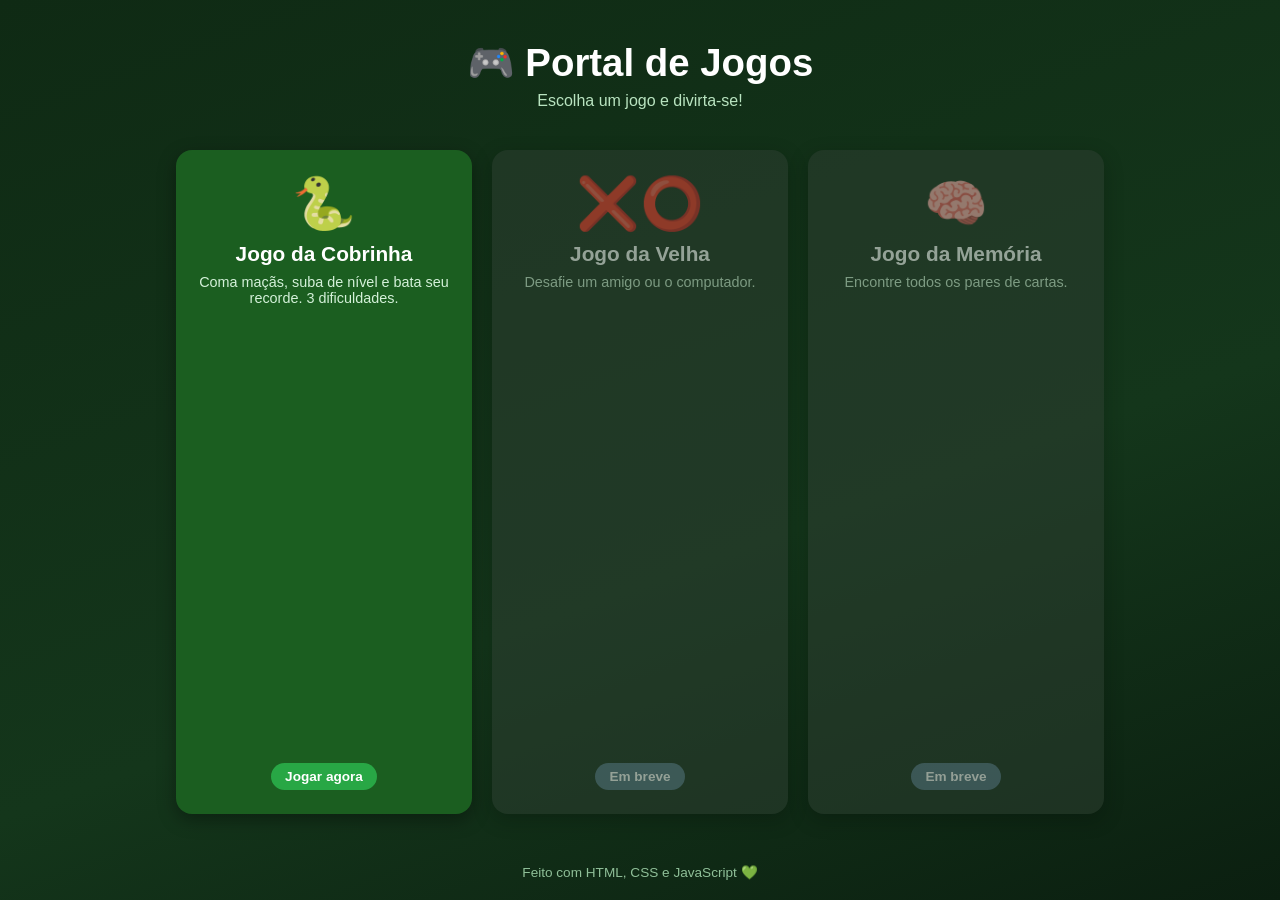
==== commit 31dc4b7a: "estrturação" ====
--- a/index.html
+++ b/index.html
@@ -1,422 +1,85 @@
 <!DOCTYPE html>
 <html lang="pt-br">
 <head>
-<meta charset="UTF-8">
-<meta name="viewport" content="width=device-width, initial-scale=1.0">
-<title>Jogo da Cobrinha</title>
-<style>
-  * { box-sizing: border-box; }
-  body {
-    margin: 0; min-height: 100vh; display: flex; align-items: center; justify-content: center;
-    background: #0f2a14; font-family: Arial, sans-serif; color: #fff; padding: 10px;
-  }
-  .container {
-    text-align: center; background: #1b5e20; padding: 20px; border-radius: 20px;
-    box-shadow: 0 10px 30px rgba(95, 255, 55, .35); width: 100%; max-width: 460px;
-  }
-  h1 { margin: 0 0 10px; font-size: 1.8em; }
-  .info { display: flex; justify-content: space-around; gap: 6px; margin-bottom: 8px; }
-  .box { background: rgba(0,0,0,.25); border-radius: 8px; padding: 6px 10px; flex: 1; font-size: .85em; }
-  .box b { display: block; font-size: 1.4em; color: #ffeb3b; }
-  .opcoes { display: flex; gap: 8px; justify-content: center; align-items: center; margin: 8px 0; font-size: .9em; }
-  select { padding: 6px 10px; border-radius: 8px; border: none; font-size: 1em; }
-  #canvas {
-    display: block; margin: 10px auto; width: 100%; max-width: 400px; height: auto; aspect-ratio: 1;
-    border: 3px solid #0b3d0f; border-radius: 10px; background: #f1f8e9; touch-action: none;
-    box-shadow: 0 5px 15px rgba(0,0,0,.4);
-  }
-  button {
-    font-size: 16px; cursor: pointer; background: #28a745; padding: 10px 20px; color: #fff;
-    border: none; border-radius: 8px; margin: 4px; transition: all .2s ease;
-  }
-  button:hover { background: #34c759; transform: translateY(-2px); }
-  button:disabled { opacity: .5; cursor: default; transform: none; }
-  .teclas { display: grid; grid-template-columns: repeat(3, 56px); gap: 5px; justify-content: center; margin: 12px auto; }
-  .tecla {
-    width: 56px; height: 56px; background: #137000; color: #f0f0f0; border: none; border-radius: 50%;
-    font-size: 20px; display: flex; align-items: center; justify-content: center; margin: 0; padding: 0;
-  }
-  .tecla:active { background: #a72839; }
-  .vazio { visibility: hidden; }
-  .instrucoes { margin-top: 12px; padding: 12px; background: #abe0b4; border-radius: 10px; font-size: 13px; color: #000; text-align: left; }
-  .instrucoes h3 { margin: 0 0 6px; color: #940a00; }
-  .instrucoes p { margin: 3px 0; }
-</style>
+  <meta charset="UTF-8">
+  <meta name="viewport" content="width=device-width, initial-scale=1.0">
+  <title>Portal de Jogos</title>
+  <style>
+    * { box-sizing: border-box; }
+
+    body {
+      margin: 0; min-height: 100vh; display: flex; flex-direction: column;
+      background: linear-gradient(160deg, #0f2a14, #14361b 60%, #0b1f10);
+      font-family: Arial, sans-serif; color: #fff;
+    }
+
+    header { text-align: center; padding: 40px 16px 10px; }
+    header h1 { margin: 0 0 6px; font-size: 2.4em; }
+    header p { margin: 0; color: #b9e4c0; }
+
+    .cardapio {
+      flex: 1; display: grid; gap: 20px; width: 100%; max-width: 960px; margin: 0 auto; padding: 30px 16px;
+      grid-template-columns: repeat(auto-fill, minmax(240px, 1fr));
+    }
+
+    .card {
+      display: flex; flex-direction: column; align-items: center; text-align: center; gap: 8px;
+      background: #1b5e20; border-radius: 16px; padding: 24px 18px; color: #fff; text-decoration: none;
+      box-shadow: 0 6px 18px rgba(0, 0, 0, .35); transition: transform .2s ease, box-shadow .2s ease;
+    }
+    a.card:hover { transform: translateY(-6px); box-shadow: 0 12px 28px rgba(95, 255, 55, .35); }
+
+    .card .icone { font-size: 3.2em; }
+    .card h2 { margin: 0; font-size: 1.3em; }
+    .card p { margin: 0; font-size: .9em; color: #d4f1d9; flex: 1; }
+
+    .tag { background: #28a745; padding: 6px 14px; border-radius: 20px; font-size: .85em; font-weight: bold; }
+
+    .em-breve { opacity: .55; background: #2c3e30; cursor: not-allowed; }
+    .em-breve .tag { background: #607d8b; }
+
+    footer { text-align: center; padding: 20px; color: #8fbf98; font-size: .85em; }
+  </style>
 </head>
 <body>
-<div class="container">
-  <h1>&#128013; Jogo da Cobrinha</h1>
 
-  <div class="info">
-    <div class="box">Pontos<b id="pontos">0</b></div>
-    <div class="box">N&iacute;vel<b id="nivel">1</b></div>
-    <div class="box">Recorde<b id="recorde">0</b></div>
-  </div>
+  <header>
+    <h1>&#127918; Portal de Jogos</h1>
+    <p>Escolha um jogo e divirta-se!</p>
+  </header>
 
-  <div class="opcoes">
-    <label for="dificuldade">Dificuldade:</label>
-    <select id="dificuldade">
-      <option value="facil">F&aacute;cil (atravessa paredes)</option>
-      <option value="medio" selected>M&eacute;dio</option>
-      <option value="dificil">Dif&iacute;cil (obst&aacute;culos)</option>
-    </select>
-    <button id="btnSom" title="Som" style="padding:6px 10px;margin:0">&#128266;</button>
-  </div>
+  <main class="cardapio">
 
-  <canvas id="canvas" width="400" height="400"></canvas>
+    <!--
+      PARA ADICIONAR UM NOVO JOGO:
+      1. Crie a pasta jogos/nome-do-jogo/ com um index.html dentro
+      2. Copie o bloco <a class="card"> abaixo e ajuste href, ícone, título e descrição
+    -->
+    <a class="card" href="jogos/cobrinha/index.html">
+      <span class="icone">&#128013;</span>
+      <h2>Jogo da Cobrinha</h2>
+      <p>Coma maçãs, suba de nível e bata seu recorde. 3 dificuldades.</p>
+      <span class="tag">Jogar agora</span>
+    </a>
 
-  <div>
-    <button id="btnIniciar">Iniciar Jogo</button>
-    <button id="btnPausar">Pausar / Continuar</button>
-  </div>
+    <!-- Cards "em breve" (não são links): troque por <a> quando o jogo existir -->
+    <div class="card em-breve">
+      <span class="icone">&#10060;&#11093;</span>
+      <h2>Jogo da Velha</h2>
+      <p>Desafie um amigo ou o computador.</p>
+      <span class="tag">Em breve</span>
+    </div>
 
-  <div class="teclas">
-    <div class="tecla vazio"></div>
-    <button class="tecla" data-dir="cima">&#9650;</button>
-    <div class="tecla vazio"></div>
-    <button class="tecla" data-dir="esquerda">&#9668;</button>
-    <button class="tecla" data-dir="baixo">&#9660;</button>
-    <button class="tecla" data-dir="direita">&#9658;</button>
-  </div>
+    <div class="card em-breve">
+      <span class="icone">&#129504;</span>
+      <h2>Jogo da Memória</h2>
+      <p>Encontre todos os pares de cartas.</p>
+      <span class="tag">Em breve</span>
+    </div>
 
-  <div class="instrucoes">
-    <h3>Como Jogar:</h3>
-    <p>&#127918; Setas ou WASD movem a cobra. <b>Espa&ccedil;o</b> pausa, <b>Enter</b> inicia. No celular, deslize no tabuleiro.</p>
-    <p>&#127822; Ma&ccedil;a = 10 pontos &times; n&iacute;vel. &#11088; Ma&ccedil;a dourada (some r&aacute;pido) = 50 &times; n&iacute;vel.</p>
-    <p>&#9889; A cada 5 ma&ccedil;as voc&ecirc; sobe de n&iacute;vel e o jogo acelera.</p>
-    <p>&#128165; N&atilde;o bata nas paredes (exceto no F&aacute;cil), nos obst&aacute;culos nem no pr&oacute;prio corpo.</p>
-  </div>
-</div>
+  </main>
 
-<script>
-// ============ CONFIGURAÇÕES ============
-const canvas = document.getElementById('canvas');
-const ctx = canvas.getContext('2d');
-const N = 20;                                   // quadrados por lado
-const TAM = canvas.width / N;                   // tamanho de cada quadrado
-const MACAS_POR_NIVEL = 5;
+  <footer>Feito com HTML, CSS e JavaScript &#128154;</footer>
 
-const DIFICULDADES = {
-  facil:   { base: 220, min: 100, atravessa: true,  obstaculos: false },
-  medio:   { base: 170, min: 70,  atravessa: false, obstaculos: false },
-  dificil: { base: 130, min: 55,  atravessa: false, obstaculos: true  }
-};
-
-// ============ ESTADO ============
-let cobra, direcao, filaDirecoes, comida, dourada, obstaculos;
-let pontos, nivel, macasComidas, recorde, estado = 'parado';   // parado | jogando | pausado | fim | vitoria
-let timer = null, config = DIFICULDADES.medio;
-let mensagem = null;                            // { texto, ate }
-let somLigado = true, audioCtx = null;
-
-const el = id => document.getElementById(id);
-
-// ============ RECORDE (separado por dificuldade) ============
-function chaveRecorde() { return 'recordeCobrinha_' + el('dificuldade').value; }
-function lerRecorde() {
-  try { return parseInt(localStorage.getItem(chaveRecorde())) || 0; } catch (e) { return 0; }
-}
-function salvarRecorde() {
-  try { localStorage.setItem(chaveRecorde(), recorde); } catch (e) {}
-}
-function mostrarRecorde() { recorde = lerRecorde(); el('recorde').textContent = recorde; }
-
-// ============ SOM ============
-function bip(freq, dur, tipo) {
-  if (!somLigado) return;
-  try {
-    audioCtx = audioCtx || new (window.AudioContext || window.webkitAudioContext)();
-    const o = audioCtx.createOscillator(), g = audioCtx.createGain();
-    o.type = tipo || 'square'; o.frequency.value = freq;
-    g.gain.value = 0.05;
-    o.connect(g); g.connect(audioCtx.destination);
-    o.start(); o.stop(audioCtx.currentTime + dur);
-  } catch (e) {}
-}
-
-// ============ INICIAR ============
-function iniciarJogo() {
-  config = DIFICULDADES[el('dificuldade').value];
-  cobra = [{ x: 10, y: 10 }, { x: 9, y: 10 }, { x: 8, y: 10 }];
-  direcao = 'direita';
-  filaDirecoes = [];
-  pontos = 0; nivel = 1; macasComidas = 0;
-  obstaculos = []; dourada = null; mensagem = null;
-  estado = 'jogando';
-  mostrarRecorde();
-  atualizarPainel();
-  el('dificuldade').disabled = true;
-  comida = posLivre();
-  agendar();
-}
-
-function atraso() {
-  // Nunca fica abaixo do mínimo: corrige o bug da velocidade negativa
-  return Math.max(config.min, config.base - (nivel - 1) * 12);
-}
-function agendar() {
-  clearTimeout(timer);
-  timer = setTimeout(passo, atraso());
-}
-
-// ============ POSIÇÃO LIVRE ============
-function posLivre(distMinCabeca) {
-  const ocupado = new Set();
-  cobra.forEach(p => ocupado.add(p.x + ',' + p.y));
-  obstaculos.forEach(p => ocupado.add(p.x + ',' + p.y));
-  if (comida) ocupado.add(comida.x + ',' + comida.y);
-  if (dourada) ocupado.add(dourada.x + ',' + dourada.y);
-  const livres = [];
-  for (let x = 0; x < N; x++) for (let y = 0; y < N; y++) {
-    if (ocupado.has(x + ',' + y)) continue;
-    if (distMinCabeca && Math.abs(x - cobra[0].x) + Math.abs(y - cobra[0].y) < distMinCabeca) continue;
-    livres.push({ x, y });
-  }
-  return livres.length ? livres[Math.floor(Math.random() * livres.length)] : null;
-}
-
-// ============ LOOP PRINCIPAL ============
-function passo() {
-  if (estado !== 'jogando') return;
-
-  if (filaDirecoes.length) direcao = filaDirecoes.shift();
-
-  const cabeca = { ...cobra[0] };
-  if (direcao === 'cima') cabeca.y--;
-  if (direcao === 'baixo') cabeca.y++;
-  if (direcao === 'esquerda') cabeca.x--;
-  if (direcao === 'direita') cabeca.x++;
-
-  // Paredes: atravessa (fácil) ou morre
-  if (config.atravessa) {
-    cabeca.x = (cabeca.x + N) % N;
-    cabeca.y = (cabeca.y + N) % N;
-  } else if (cabeca.x < 0 || cabeca.x >= N || cabeca.y < 0 || cabeca.y >= N) {
-    return fimDeJogo();
-  }
-
-  const comeu = comida && cabeca.x === comida.x && cabeca.y === comida.y;
-  const comeuDourada = dourada && cabeca.x === dourada.x && cabeca.y === dourada.y;
-
-  // Colisão com o corpo (a ponta do rabo libera espaço, a não ser que ela cresça)
-  const corpo = comeu || comeuDourada ? cobra : cobra.slice(0, -1);
-  if (corpo.some(p => p.x === cabeca.x && p.y === cabeca.y)) return fimDeJogo();
-  if (obstaculos.some(p => p.x === cabeca.x && p.y === cabeca.y)) return fimDeJogo();
-
-  cobra.unshift(cabeca);
-
-  if (comeu) {
-    pontos += 10 * nivel;
-    macasComidas++;
-    bip(660, 0.08);
-    comida = null;
-    if (macasComidas % MACAS_POR_NIVEL === 0) subirNivel();
-    comida = posLivre();
-    if (!dourada && Math.random() < 0.2) {
-      const p = posLivre();
-      if (p) dourada = { ...p, ate: Date.now() + 6000 };
-    }
-  } else if (comeuDourada) {
-    pontos += 50 * nivel;
-    bip(990, 0.15, 'triangle');
-    dourada = null;
-    mensagem = { texto: '+' + (50 * nivel) + ' \u2B50', ate: Date.now() + 900 };
-  } else {
-    cobra.pop();
-  }
-
-  if (dourada && Date.now() > dourada.ate) dourada = null;
-
-  if (pontos > recorde) { recorde = pontos; salvarRecorde(); }
-  atualizarPainel();
-
-  if (!comida) return vitoria();   // tabuleiro cheio
-  agendar();
-}
-
-function subirNivel() {
-  nivel++;
-  mensagem = { texto: 'N\u00CDVEL ' + nivel + '!', ate: Date.now() + 1200 };
-  bip(880, 0.25, 'sawtooth');
-  if (config.obstaculos) {
-    const p = posLivre(5);            // obstáculo longe da cabeça
-    if (p) obstaculos.push(p);
-  }
-}
-
-function atualizarPainel() {
-  el('pontos').textContent = pontos;
-  el('nivel').textContent = nivel;
-  el('recorde').textContent = recorde;
-}
-
-function fimDeJogo() {
-  estado = 'fim';
-  clearTimeout(timer);
-  el('dificuldade').disabled = false;
-  bip(150, 0.5, 'sawtooth');
-}
-function vitoria() {
-  estado = 'vitoria';
-  clearTimeout(timer);
-  el('dificuldade').disabled = false;
-}
-
-// ============ PAUSA ============
-function pausarJogo() {
-  if (estado === 'jogando') { estado = 'pausado'; clearTimeout(timer); }
-  else if (estado === 'pausado') { estado = 'jogando'; agendar(); }
-}
-
-// ============ DIREÇÃO (com fila para não perder viradas rápidas) ============
-function mudarDirecao(nova) {
-  if (estado !== 'jogando') return;
-  const opostas = { cima: 'baixo', baixo: 'cima', esquerda: 'direita', direita: 'esquerda' };
-  const ultima = filaDirecoes.length ? filaDirecoes[filaDirecoes.length - 1] : direcao;
-  if (nova === ultima || nova === opostas[ultima]) return;
-  if (filaDirecoes.length < 2) filaDirecoes.push(nova);
-}
-
-// ============ DESENHO (roda a 60fps, independente da lógica) ============
-function desenhar() {
-  ctx.fillStyle = '#f1f8e9';
-  ctx.fillRect(0, 0, canvas.width, canvas.height);
-
-  // Grade xadrez suave
-  ctx.fillStyle = '#e4f0d8';
-  for (let x = 0; x < N; x++) for (let y = 0; y < N; y++)
-    if ((x + y) % 2) ctx.fillRect(x * TAM, y * TAM, TAM, TAM);
-
-  if (cobra) {
-    // Obstáculos
-    ctx.fillStyle = '#546e7a';
-    obstaculos.forEach(o => {
-      ctx.fillRect(o.x * TAM + 1, o.y * TAM + 1, TAM - 2, TAM - 2);
-      ctx.fillStyle = '#78909c';
-      ctx.fillRect(o.x * TAM + 3, o.y * TAM + 3, TAM - 8, TAM - 8);
-      ctx.fillStyle = '#546e7a';
-    });
-
-    // Maçã
-    if (comida) {
-      const cx = comida.x * TAM + TAM / 2, cy = comida.y * TAM + TAM / 2;
-      ctx.fillStyle = '#dc3545';
-      ctx.beginPath(); ctx.arc(cx, cy, TAM / 2 - 2, 0, Math.PI * 2); ctx.fill();
-      ctx.fillStyle = '#2e7d32';
-      ctx.fillRect(cx - 1, cy - TAM / 2, 3, 5);
-    }
-
-    // Maçã dourada (pulsa e pisca perto de sumir)
-    if (dourada) {
-      const resta = dourada.ate - Date.now();
-      if (resta > 1500 || Math.floor(Date.now() / 150) % 2) {
-        const pulso = 2 * Math.sin(Date.now() / 120);
-        ctx.fillStyle = '#ffc107';
-        ctx.beginPath();
-        ctx.arc(dourada.x * TAM + TAM / 2, dourada.y * TAM + TAM / 2, TAM / 2 - 1 + pulso / 2, 0, Math.PI * 2);
-        ctx.fill();
-        ctx.strokeStyle = '#ff8f00'; ctx.lineWidth = 2; ctx.stroke();
-      }
-    }
-
-    // Cobra
-    cobra.forEach((p, i) => {
-      ctx.fillStyle = i === 0 ? '#1b5e20' : (i % 2 ? '#43a047' : '#4caf50');
-      ctx.beginPath();
-      ctx.roundRect(p.x * TAM + 1, p.y * TAM + 1, TAM - 2, TAM - 2, i === 0 ? 7 : 4);
-      ctx.fill();
-    });
-
-    // Olhos na cabeça
-    const h = cobra[0];
-    const d = { cima: [0, -1], baixo: [0, 1], esquerda: [-1, 0], direita: [1, 0] }[direcao];
-    const perp = [-d[1], d[0]];
-    const bx = h.x * TAM + TAM / 2 + d[0] * 4, by = h.y * TAM + TAM / 2 + d[1] * 4;
-    [-1, 1].forEach(s => {
-      ctx.fillStyle = '#fff';
-      ctx.beginPath(); ctx.arc(bx + perp[0] * 4 * s, by + perp[1] * 4 * s, 2.5, 0, Math.PI * 2); ctx.fill();
-      ctx.fillStyle = '#000';
-      ctx.beginPath(); ctx.arc(bx + perp[0] * 4 * s + d[0], by + perp[1] * 4 * s + d[1], 1.2, 0, Math.PI * 2); ctx.fill();
-    });
-  }
-
-  // Mensagem temporária (nível, bônus)
-  if (mensagem && Date.now() < mensagem.ate) {
-    ctx.fillStyle = 'rgba(0,0,0,.55)';
-    ctx.fillRect(0, canvas.height / 2 - 30, canvas.width, 50);
-    ctx.fillStyle = '#ffeb3b'; ctx.font = 'bold 30px Arial'; ctx.textAlign = 'center';
-    ctx.fillText(mensagem.texto, canvas.width / 2, canvas.height / 2 + 5);
-  }
-
-  // Telas de overlay
-  if (estado === 'parado') overlay('JOGO DA COBRINHA', 'Pressione Enter ou "Iniciar Jogo"');
-  if (estado === 'pausado') overlay('PAUSADO', 'Espa\u00E7o para continuar');
-  if (estado === 'fim') overlay('FIM DE JOGO', 'Pontos: ' + pontos + (pontos >= recorde && pontos > 0 ? '  \uD83C\uDFC6 NOVO RECORDE!' : '') + '  \u2022  Enter reinicia');
-  if (estado === 'vitoria') overlay('VOC\u00CA VENCEU! \uD83C\uDFC6', 'Pontos: ' + pontos + '  \u2022  Enter reinicia');
-
-  requestAnimationFrame(desenhar);
-}
-function overlay(titulo, sub) {
-  ctx.fillStyle = 'rgba(0,0,0,.7)';
-  ctx.fillRect(0, 0, canvas.width, canvas.height);
-  ctx.fillStyle = '#fff'; ctx.textAlign = 'center';
-  ctx.font = 'bold 32px Arial';
-  ctx.fillText(titulo, canvas.width / 2, canvas.height / 2 - 10);
-  ctx.font = '16px Arial';
-  ctx.fillText(sub, canvas.width / 2, canvas.height / 2 + 25);
-}
-
-// ============ CONTROLES ============
-const mapaTeclas = {
-  ArrowUp: 'cima', ArrowDown: 'baixo', ArrowLeft: 'esquerda', ArrowRight: 'direita',
-  w: 'cima', s: 'baixo', a: 'esquerda', d: 'direita',
-  W: 'cima', S: 'baixo', A: 'esquerda', D: 'direita'
-};
-document.addEventListener('keydown', e => {
-  if (e.target.tagName === 'SELECT') return;
-  if (mapaTeclas[e.key]) { e.preventDefault(); mudarDirecao(mapaTeclas[e.key]); }
-  else if (e.key === ' ') { e.preventDefault(); pausarJogo(); }
-  else if (e.key === 'Enter') {
-    e.preventDefault();
-    if (estado !== 'jogando' && estado !== 'pausado') iniciarJogo();
-  }
-});
-
-// Botões (blur evita que a barra de espaço "clique" no botão focado)
-el('btnIniciar').addEventListener('click', e => { e.target.blur(); iniciarJogo(); });
-el('btnPausar').addEventListener('click', e => { e.target.blur(); pausarJogo(); });
-el('btnSom').addEventListener('click', e => {
-  somLigado = !somLigado;
-  e.target.textContent = somLigado ? '\uD83D\uDD0A' : '\uD83D\uDD07';
-  e.target.blur();
-});
-el('dificuldade').addEventListener('change', e => { mostrarRecorde(); e.target.blur(); });
-document.querySelectorAll('.tecla[data-dir]').forEach(b =>
-  b.addEventListener('click', () => mudarDirecao(b.dataset.dir)));
-
-// Deslizar o dedo no tabuleiro (celular)
-let toque = null;
-canvas.addEventListener('touchstart', e => {
-  toque = { x: e.touches[0].clientX, y: e.touches[0].clientY };
-  if (estado === 'parado' || estado === 'fim' || estado === 'vitoria') iniciarJogo();
-}, { passive: true });
-canvas.addEventListener('touchend', e => {
-  if (!toque) return;
-  const dx = e.changedTouches[0].clientX - toque.x;
-  const dy = e.changedTouches[0].clientY - toque.y;
-  if (Math.max(Math.abs(dx), Math.abs(dy)) > 20) {
-    if (Math.abs(dx) > Math.abs(dy)) mudarDirecao(dx > 0 ? 'direita' : 'esquerda');
-    else mudarDirecao(dy > 0 ? 'baixo' : 'cima');
-  }
-  toque = null;
-}, { passive: true });
-
-// Pausa automática ao trocar de aba
-document.addEventListener('visibilitychange', () => { if (document.hidden && estado === 'jogando') pausarJogo(); });
-
-// ============ START ============
-mostrarRecorde();
-desenhar();
-</script>
 </body>
 </html>
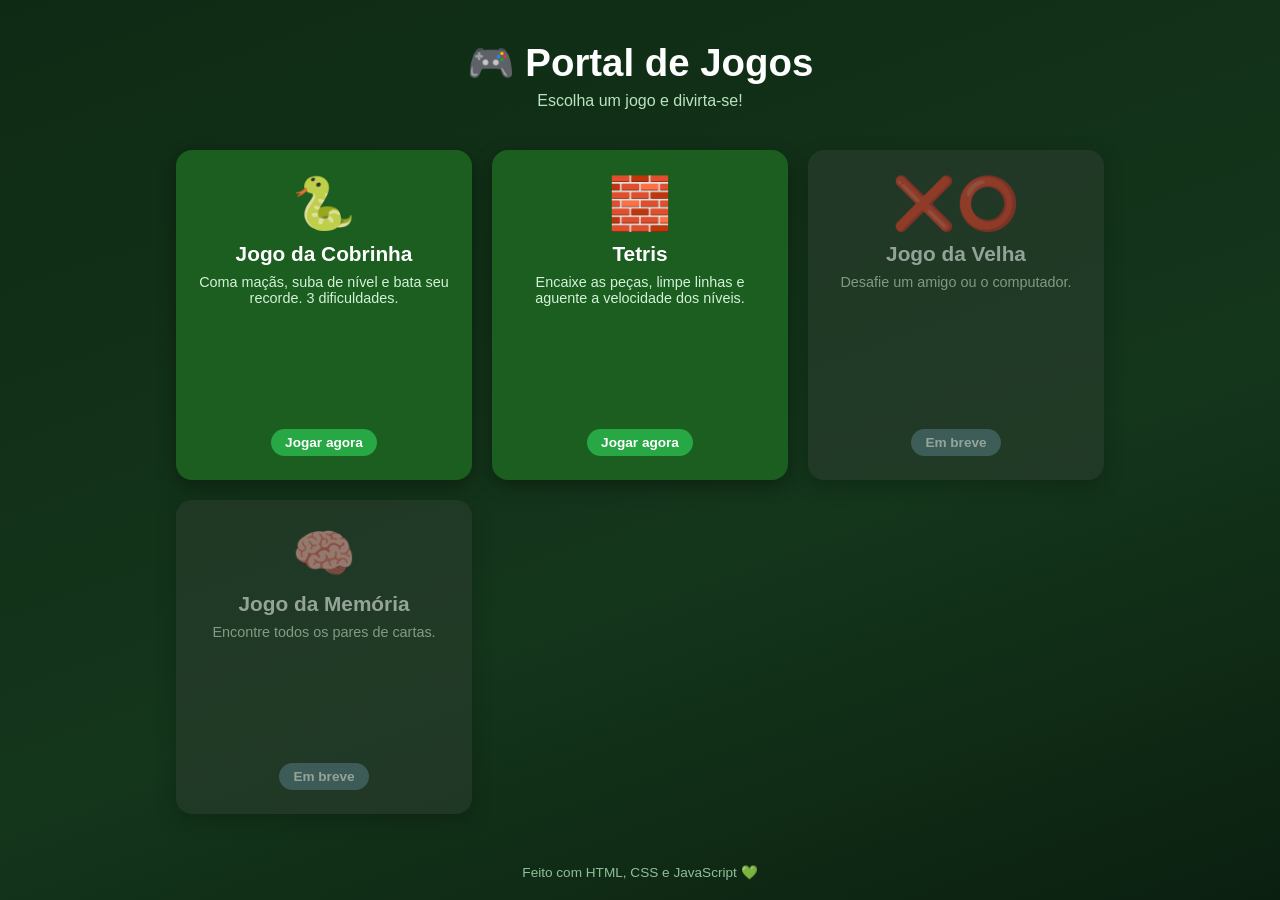
==== commit ff274794: "novo" ====
--- a/index.html
+++ b/index.html
@@ -62,6 +62,13 @@
       <span class="tag">Jogar agora</span>
     </a>
 
+    <a class="card" href="jogos/tetris/index.html">
+      <span class="icone">&#129521;</span>
+      <h2>Tetris</h2>
+      <p>Encaixe as peças, limpe linhas e aguente a velocidade dos níveis.</p>
+      <span class="tag">Jogar agora</span>
+    </a>
+
     <!-- Cards "em breve" (não são links): troque por <a> quando o jogo existir -->
     <div class="card em-breve">
       <span class="icone">&#10060;&#11093;</span>
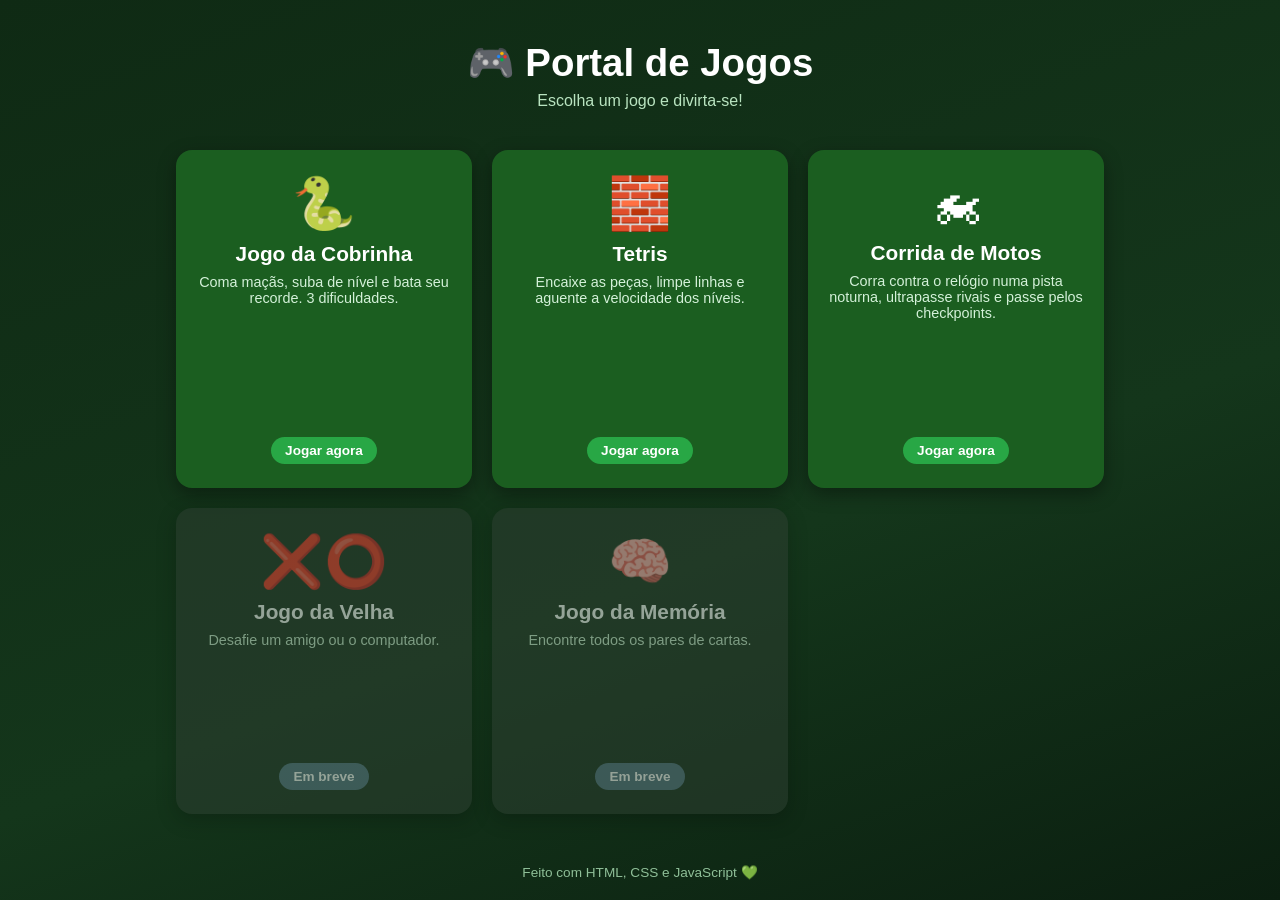
==== commit e64bd380: "motoooo" ====
--- a/index.html
+++ b/index.html
@@ -69,6 +69,13 @@
       <span class="tag">Jogar agora</span>
     </a>
 
+    <a class="card" href="jogos/motos/index.html">
+      <span class="icone">&#127949;</span>
+      <h2>Corrida de Motos</h2>
+      <p>Corra contra o relógio numa pista noturna, ultrapasse rivais e passe pelos checkpoints.</p>
+      <span class="tag">Jogar agora</span>
+    </a>
+
     <!-- Cards "em breve" (não são links): troque por <a> quando o jogo existir -->
     <div class="card em-breve">
       <span class="icone">&#10060;&#11093;</span>
